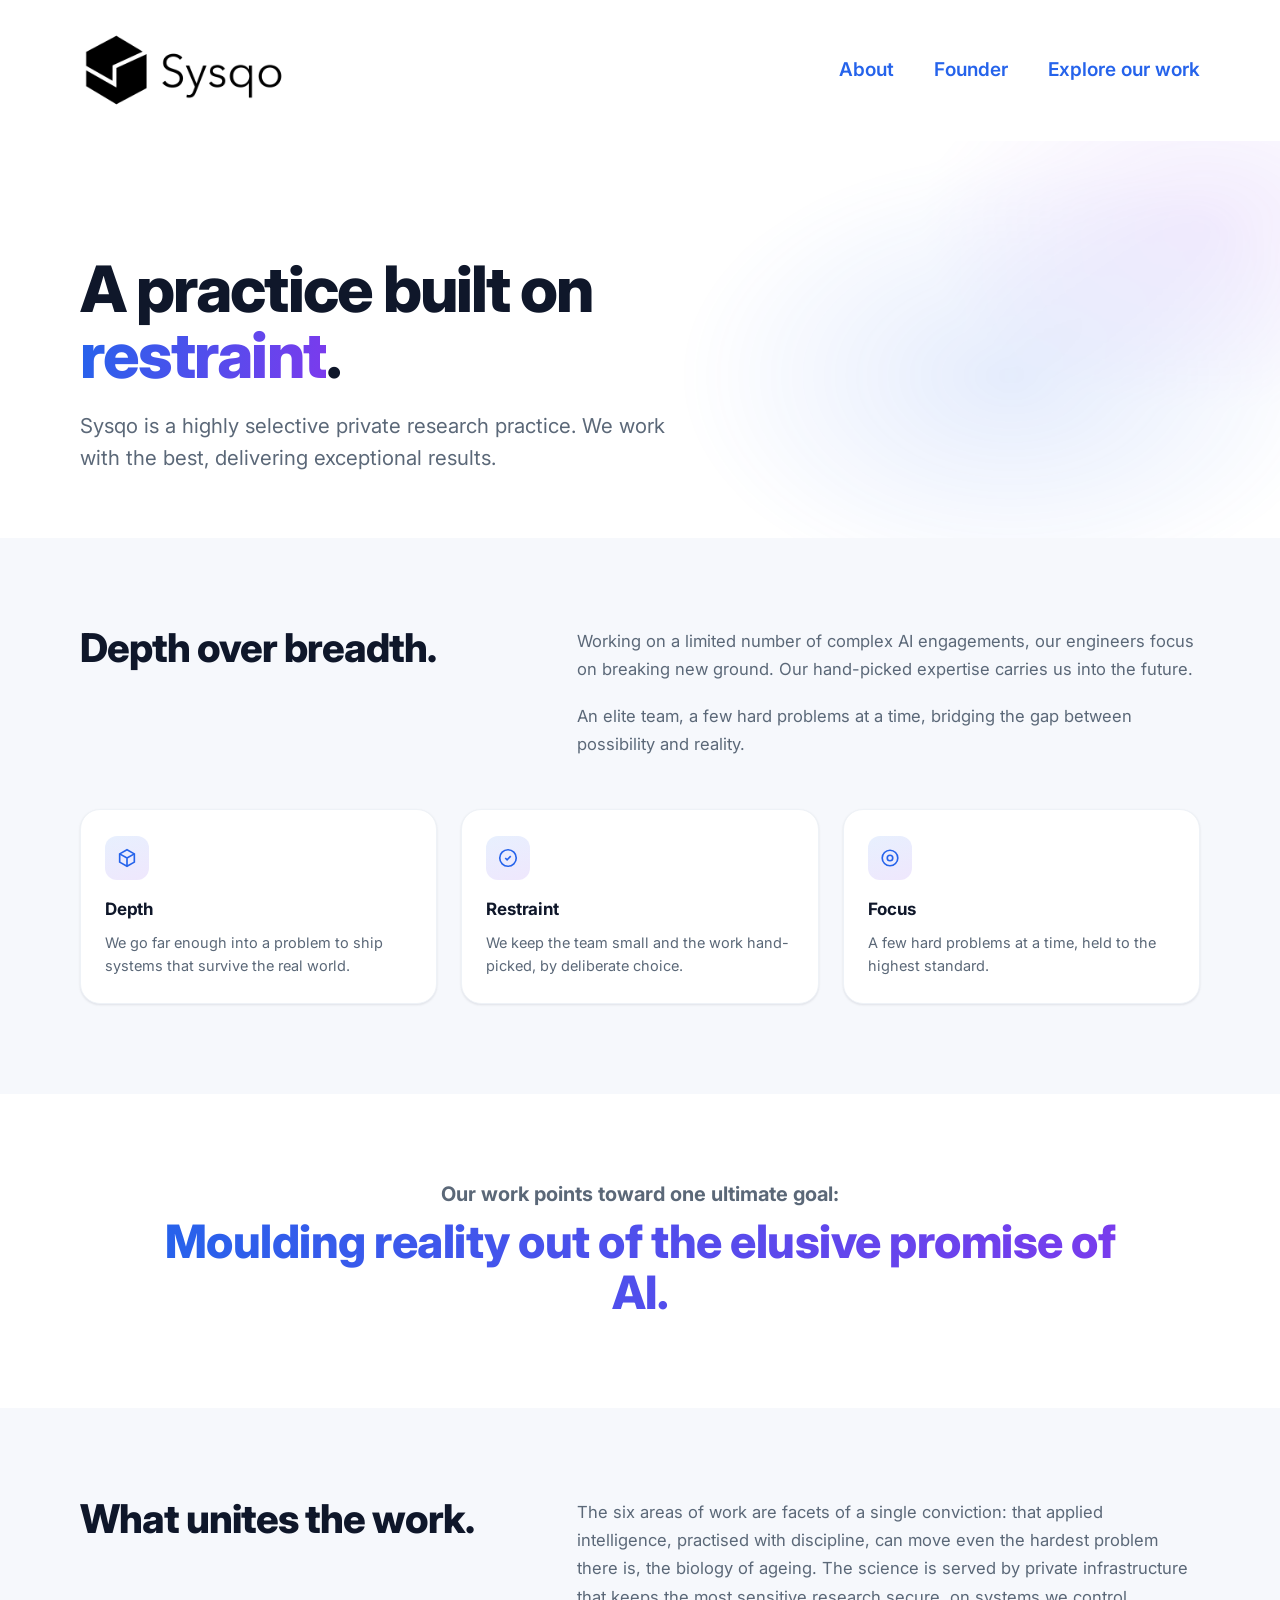
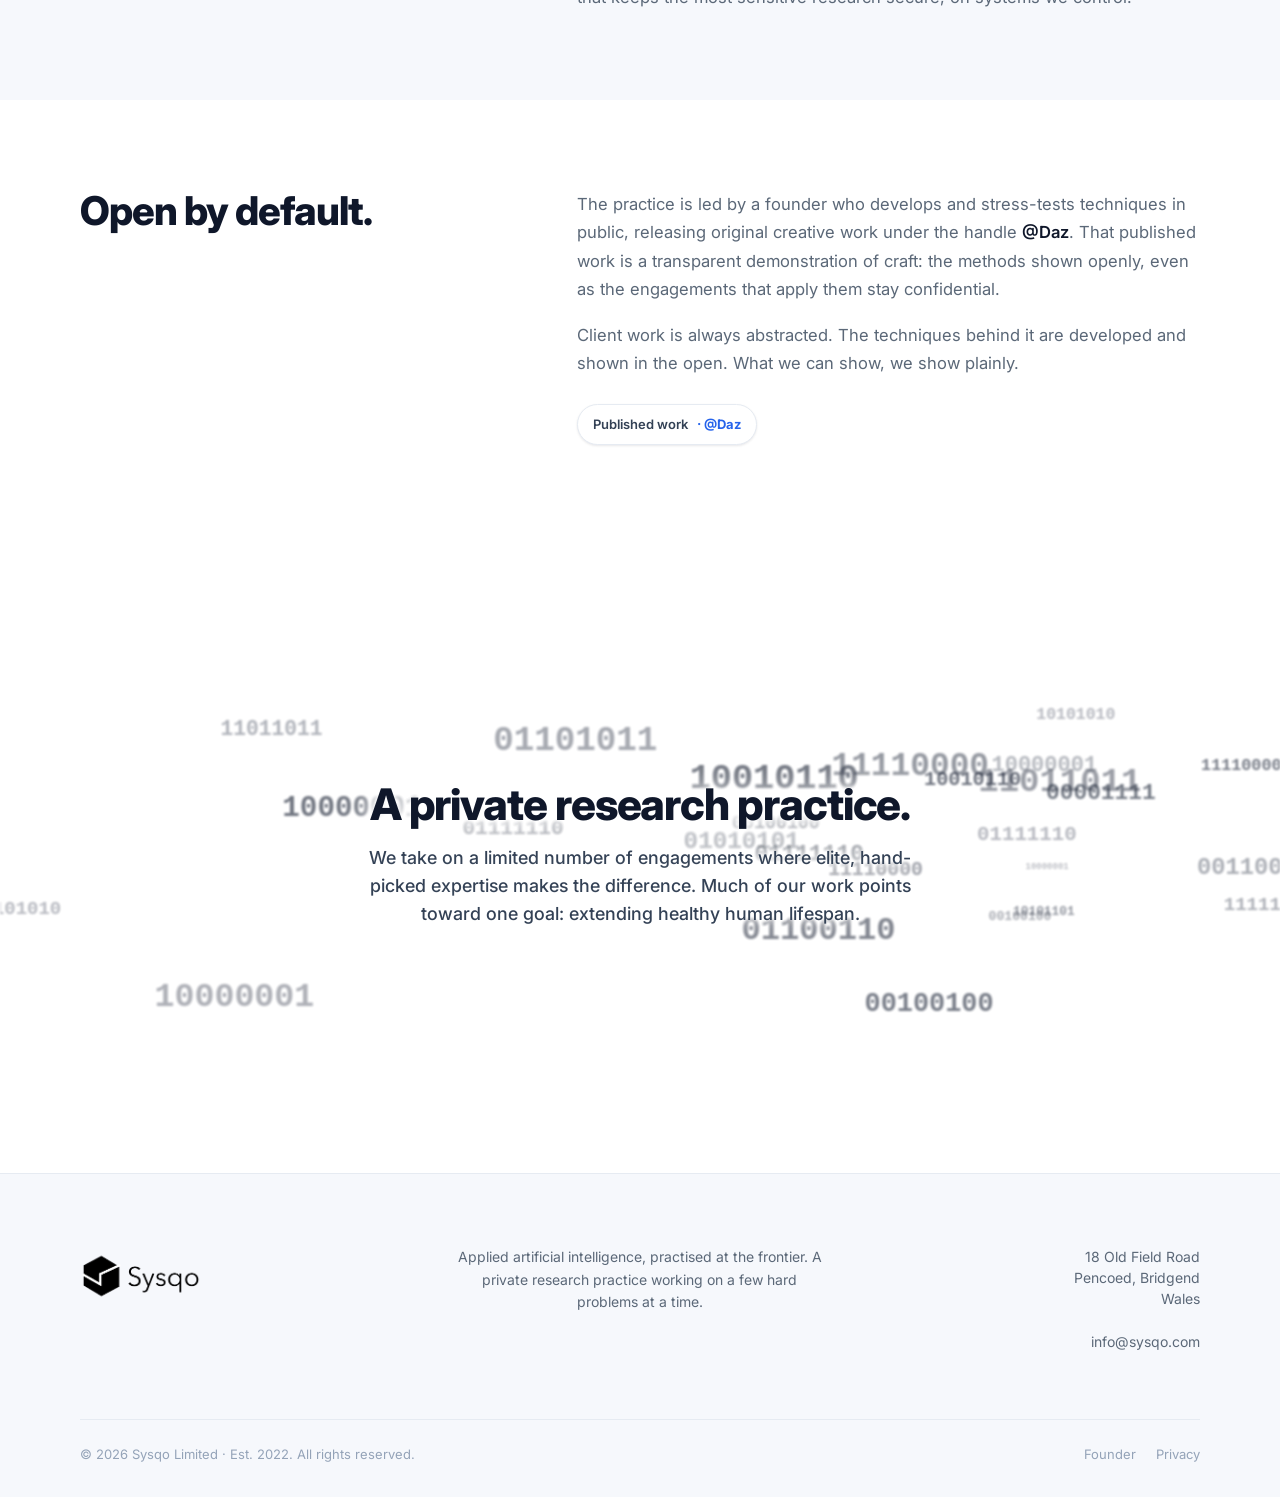
==== about.html @ 8c3cb103 "Add founder page, mobile menu, animated decision-systems hero, favicon Major additions: - Founder pa" ====
<!DOCTYPE html>
<html lang="en">
<head>
<meta charset="UTF-8">
<meta name="viewport" content="width=device-width, initial-scale=1.0">
<title>Sysqo · About</title>
<meta name="description" content="Sysqo is a highly selective private research practice working at the frontier of applied artificial intelligence.">
<link rel="icon" type="image/png" href="assets/favicon.png">
<link rel="apple-touch-icon" href="assets/favicon.png">
<link rel="preconnect" href="https://fonts.googleapis.com">
<link rel="preconnect" href="https://fonts.gstatic.com" crossorigin>
<link href="https://fonts.googleapis.com/css2?family=Inter:wght@400;500;600;700;800&display=swap" rel="stylesheet">
<style>
:root{
  --bg:#ffffff;
  --bg-soft:#f6f8fc;
  --bg-softer:#eef2f9;
  --ink:#0f172a;
  --ink-2:#334155;
  --muted:#5b6878;
  --faint:#94a3b8;
  --line:#e6ebf2;
  --line-soft:#eef2f7;
  --blue:#2563eb;
  --blue-bright:#3b82f6;
  --blue-deep:#1d4ed8;
  --violet:#7c3aed;
  --card:#ffffff;
  --shadow-sm:0 1px 2px rgba(15,23,42,0.04),0 1px 3px rgba(15,23,42,0.06);
  --shadow-md:0 4px 6px -1px rgba(15,23,42,0.06),0 10px 20px -4px rgba(15,23,42,0.08);
  --shadow-lg:0 12px 28px -8px rgba(15,23,42,0.12),0 24px 48px -12px rgba(15,23,42,0.12);
  --shadow-blue:0 10px 24px -6px rgba(37,99,235,0.4);
  --r-sm:10px;--r:14px;--r-lg:20px;--r-xl:28px;
  --maxw:1200px;
  --gut:clamp(20px,4vw,40px);
  --sans:"Inter",system-ui,-apple-system,"Segoe UI",sans-serif;
  --ease:cubic-bezier(.22,.61,.36,1);
}
*{margin:0;padding:0;box-sizing:border-box}
html{scroll-behavior:smooth}
body{font-family:var(--sans);background:var(--bg);color:var(--ink);line-height:1.6;-webkit-font-smoothing:antialiased;overflow-x:hidden}
a{color:inherit;text-decoration:none}
img{display:block;max-width:100%}
::selection{background:rgba(37,99,235,0.18)}
.wrap{max-width:var(--maxw);margin:0 auto;padding:0 var(--gut)}
.grad-text{background:linear-gradient(100deg,var(--blue),var(--violet));-webkit-background-clip:text;background-clip:text;-webkit-text-fill-color:transparent}

/* ---------- nav ---------- */
.nav{position:sticky;top:0;z-index:50;background:rgba(255,255,255,0.8);backdrop-filter:blur(14px) saturate(1.4);border-bottom:1px solid transparent;transition:border-color .3s,box-shadow .3s}
.nav.scrolled{border-bottom-color:var(--line);box-shadow:var(--shadow-sm)}
.nav-in{max-width:var(--maxw);margin:0 auto;padding:0 var(--gut);height:140px;display:flex;align-items:center;justify-content:space-between}
.brand{display:flex;align-items:center;gap:11px}
.brand img{height:30px;width:auto;display:block}
.nav .brand img{height:102px}
@media(max-width:860px){
  .nav-in{height:70px}
  .nav .brand img{height:60px}
  .nav .nav-burger{display:inline-flex !important;align-items:center;justify-content:center}
  .nav-cta{gap:18px}
}
/* ---------- mobile menu overlay ---------- */
.mobile-menu{position:fixed;inset:0;z-index:100;background:#fff;display:flex;flex-direction:column;align-items:flex-start;justify-content:space-between;padding:80px 28px 40px;opacity:0;visibility:hidden;transition:opacity .3s var(--ease),visibility .3s var(--ease)}
.mobile-menu.open{opacity:1;visibility:visible}
.mobile-menu-close{position:absolute;top:18px;right:18px;background:none;border:0;width:44px;height:44px;cursor:pointer;color:var(--ink-2);display:flex;align-items:center;justify-content:center;border-radius:8px;transition:background .2s,color .2s}
.mobile-menu-close:hover{background:var(--bg-soft);color:var(--blue)}
.mobile-menu-close svg{width:24px;height:24px;stroke-width:1.5}
.mobile-menu-links{display:flex;flex-direction:column;gap:12px;width:100%;max-width:420px;text-align:left}
.mobile-menu-links a{display:block;font-size:clamp(18px,4.5vw,22px);font-weight:600;color:var(--ink);padding:6px 0;letter-spacing:-0.01em;line-height:1.3;transition:color .2s}
.mobile-menu-links a:hover{color:var(--blue)}
.mobile-menu-links .menu-label{font-size:11px;font-weight:700;letter-spacing:.16em;text-transform:uppercase;color:var(--faint);margin-top:28px;margin-bottom:6px}
.mobile-menu-contact{width:100%;max-width:420px;padding-top:28px;border-top:1px solid var(--line-soft)}
.mobile-menu-contact .label{font-size:11px;font-weight:700;letter-spacing:.16em;text-transform:uppercase;color:var(--faint);margin-bottom:8px}
.mobile-menu-contact a{display:block;font-size:18px;font-weight:600;color:var(--ink);transition:color .2s}
.mobile-menu-contact a:hover{color:var(--blue)}
.nav-burger svg{stroke-width:1.5;stroke-linecap:round}
.nav-burger:hover{color:var(--blue)}
.nav-cta{display:flex;align-items:center;gap:40px}
.nav-explore{display:inline-flex;align-items:center;gap:8px;font-weight:600;color:var(--blue);transition:gap .25s var(--ease),color .2s;font-size:19px}
.nav-explore:hover{gap:13px;color:var(--blue-deep)}
.nav-burger{display:none;background:none;border:0;cursor:pointer;width:26px;height:26px;color:var(--ink-2);transition:color .2s}
@media(max-width:860px){.nav-explore{display:none}}

/* ---------- about hero ---------- */
.ahero{position:relative;padding:clamp(64px,9vw,120px) 0 clamp(40px,5vw,64px);overflow:hidden}
.ahero::before{content:"";position:absolute;top:-40%;right:-15%;width:75%;height:160%;z-index:0;pointer-events:none;
  background:radial-gradient(42% 42% at 72% 38%,rgba(124,58,237,0.10),transparent 70%),radial-gradient(48% 48% at 52% 62%,rgba(37,99,235,0.12),transparent 72%);filter:blur(8px)}
.ahero .inner{position:relative;z-index:2;max-width:760px}
.eyebrow{display:inline-flex;align-items:center;gap:8px;font-size:13px;font-weight:600;color:var(--blue);background:rgba(37,99,235,0.08);border:1px solid rgba(37,99,235,0.16);padding:6px 13px;border-radius:999px;margin-bottom:22px}
.eyebrow .dot{width:7px;height:7px;border-radius:50%;background:var(--blue);box-shadow:0 0 0 3px rgba(37,99,235,0.18)}
h1.ahero-title{font-size:clamp(38px,5.4vw,64px);font-weight:800;line-height:1.03;letter-spacing:-0.03em;color:var(--ink)}
.ahero-sub{margin-top:22px;font-size:clamp(17px,1.6vw,21px);color:var(--muted);max-width:48ch;line-height:1.55}

/* ---------- sections ---------- */
.section{padding:clamp(52px,7vw,92px) 0}
.section.soft{background:var(--bg-soft)}
.asplit{display:grid;grid-template-columns:0.82fr 1.18fr;gap:clamp(26px,5vw,72px);align-items:start}
@media(max-width:820px){.asplit{grid-template-columns:1fr;gap:18px}}
.asplit h2{font-size:clamp(26px,3.1vw,40px);font-weight:800;letter-spacing:-0.025em;line-height:1.08;color:var(--ink)}
.asplit .body p{font-size:clamp(16px,1.3vw,18px);color:var(--muted);line-height:1.7}
.asplit .body p+p{margin-top:18px}
.asplit .body strong{color:var(--ink);font-weight:600}
.daz-tag{display:inline-flex;align-items:center;gap:9px;margin-top:26px;font-size:13px;font-weight:600;color:var(--ink-2);background:#fff;border:1px solid var(--line);padding:9px 15px;border-radius:999px;box-shadow:var(--shadow-sm)}
.daz-tag b{color:var(--blue);font-weight:700}

/* big statement */
.statement{max-width:1000px;margin:0 auto;text-align:center;font-weight:800;letter-spacing:-0.03em;line-height:1.12;color:var(--ink)}
.statement .goal{display:block;font-size:clamp(15px,1.7vw,20px);font-weight:700;letter-spacing:0;color:var(--muted);margin-bottom:.5em}
.statement .punch{display:block;font-size:clamp(26px,3.7vw,46px)}

/* values mini-grid */
.vals{display:grid;grid-template-columns:repeat(3,1fr);gap:clamp(16px,2vw,24px);margin-top:clamp(36px,4vw,52px)}
@media(max-width:760px){.vals{grid-template-columns:1fr}}
.val{background:var(--card);border:1px solid var(--line-soft);border-radius:var(--r-lg);padding:26px 24px;box-shadow:var(--shadow-sm)}
.val .vi{width:44px;height:44px;border-radius:12px;display:flex;align-items:center;justify-content:center;margin-bottom:16px;background:linear-gradient(160deg,rgba(59,130,246,0.12),rgba(124,58,237,0.12));color:var(--blue)}
.val .vi svg{width:22px;height:22px}
.val h3{font-size:17px;font-weight:700;letter-spacing:-0.01em;margin-bottom:7px;color:var(--ink)}
.val p{font-size:14.5px;color:var(--muted);line-height:1.6}

/* closing band */
.cta-band{background:transparent;padding:clamp(56px,7vw,96px) 0;text-align:center;position:relative;overflow:hidden;min-height:clamp(320px,36vw,460px);display:flex;flex-direction:column;justify-content:center}
.cta-inner{position:relative;z-index:2;max-width:var(--maxw);margin:0 auto;padding:0 var(--gut)}
.cta-band h2{position:relative;font-size:clamp(28px,3.4vw,44px);font-weight:800;letter-spacing:-0.025em;color:var(--ink);line-height:1.12;text-shadow:0 0 44px #fff,0 0 28px #fff,0 0 16px #fff,0 0 8px #fff,0 0 4px #fff}
.cta-band p{position:relative;margin-top:16px;font-size:clamp(16px,1.4vw,18px);font-weight:500;color:var(--ink-2);max-width:52ch;margin-left:auto;margin-right:auto;line-height:1.55;text-shadow:0 0 36px #fff,0 0 22px #fff,0 0 12px #fff,0 0 6px #fff,0 0 3px #fff}
.cta-band .crowd{position:absolute;inset:0;width:100%;height:100%;z-index:0;opacity:.9;filter:blur(1.2px);pointer-events:none;-webkit-mask:linear-gradient(180deg,transparent,#000 14%,#000 86%,transparent);mask:linear-gradient(180deg,transparent,#000 14%,#000 86%,transparent)}

/* ---------- footer ---------- */
.footer{background:var(--bg-soft);border-top:1px solid var(--line);padding:clamp(48px,6vw,72px) 0 32px}
.foot-grid{display:grid;grid-template-columns:1fr 1.4fr 1fr;gap:clamp(28px,4vw,48px);align-items:start}
.foot-brand .brand{margin-bottom:16px}
.foot-brand .brand img{height:60px}
.foot-tagline p{font-size:14px;color:var(--muted);line-height:1.6;max-width:42ch;margin:0 auto}
@media(min-width:821px){
  .foot-tagline{text-align:center}
  .foot-col{text-align:right}
}
@media(max-width:820px){
  .foot-grid{grid-template-columns:1fr 1fr;gap:34px}
  .foot-brand{grid-column:1;grid-row:1}
  .foot-col{grid-column:2;grid-row:1}
  .foot-tagline{grid-column:1 / -1;grid-row:2;text-align:center}
}
.foot-col h4{font-size:13px;font-weight:700;letter-spacing:0.04em;text-transform:uppercase;color:var(--ink);margin-bottom:16px}
.foot-col a,.foot-col p{display:block;font-size:14px;color:var(--muted);margin-bottom:11px;transition:color .2s;line-height:1.5}
.foot-col a:hover{color:var(--blue)}
.foot-bottom{margin-top:clamp(36px,5vw,56px);padding-top:24px;border-top:1px solid var(--line);display:flex;flex-wrap:wrap;gap:12px 24px;align-items:center;justify-content:space-between}
.foot-bottom p{font-size:13px;color:var(--faint)}
.foot-bottom .legal{display:flex;gap:20px}
.foot-bottom .legal a{font-size:13px;color:var(--faint)}
.foot-bottom .legal a:hover{color:var(--blue)}

/* reveal */
.rv{opacity:0;transform:translateY(22px);transition:opacity .7s var(--ease),transform .7s var(--ease)}
.rv.in{opacity:1;transform:none}
.rv.d1{transition-delay:.08s}.rv.d2{transition-delay:.16s}.rv.d3{transition-delay:.24s}
@media(prefers-reduced-motion:reduce){.rv{opacity:1;transform:none;transition:none}}
</style>
</head>
<body>

  <template id="__bundler_thumbnail" data-bg-color="#ffffff">
    <svg viewBox="0 0 1200 800" xmlns="http://www.w3.org/2000/svg">
      <defs><linearGradient id="tg" x1="0" y1="0" x2="1" y2="1"><stop stop-color="#3b82f6"/><stop offset="1" stop-color="#7c3aed"/></linearGradient></defs>
      <g transform="translate(600 360)">
        <circle cx="0" cy="-70" r="34" fill="url(#tg)"/>
        <circle cx="-95" cy="80" r="34" fill="url(#tg)"/>
        <circle cx="95" cy="80" r="34" fill="url(#tg)"/>
        <path d="M0 -70 L-95 80 M0 -70 L95 80 M-95 80 L95 80" stroke="url(#tg)" stroke-width="16" opacity="0.5" fill="none"/>
      </g>
      <text x="600" y="560" text-anchor="middle" font-family="Inter,Arial,sans-serif" font-weight="800" font-size="92" letter-spacing="-2" fill="#0f172a">Sysqo</text>
    </svg>
  </template>

  <!-- NAV -->
  <nav class="nav" id="nav">
    <div class="nav-in">
      <a class="brand" href="index.html" aria-label="Sysqo">
        <img src="assets/sysqo-wordmark.png" alt="Sysqo">
      </a>
      <div class="nav-cta">
        <a class="nav-explore" href="#" aria-current="page">About</a>
        <a class="nav-explore" href="founder.html">Founder</a>
        <a class="nav-explore" href="index.html#what-we-do">Explore our work</a>
        <button class="nav-burger" aria-label="Menu" aria-expanded="false" aria-controls="mobileMenu"><svg viewBox="0 0 24 24" fill="none" stroke="currentColor" stroke-width="2"><path d="M4 7h16M4 12h16M4 17h16"/></svg></button>
      </div>
    </div>
  </nav>

  <!-- MOBILE MENU -->
  <div class="mobile-menu" id="mobileMenu" aria-hidden="true">
    <button class="mobile-menu-close" aria-label="Close menu" type="button">
      <svg viewBox="0 0 24 24" fill="none" stroke="currentColor" stroke-width="2" stroke-linecap="round"><path d="M5 5l14 14M19 5L5 19"/></svg>
    </button>
    <nav class="mobile-menu-links" aria-label="Mobile menu">
      <a href="about.html">About</a>
      <a href="founder.html">Founder</a>
      <div class="menu-label">Practices</div>
      <a href="generative-media.html">Generative Media</a>
      <a href="lifespan.html">Extending Lifespan</a>
      <a href="decision-systems.html">Decision Systems</a>
      <a href="agents.html">Autonomous Agents</a>
      <a href="medical-imaging.html">Medical Imaging</a>
      <a href="local-llms.html">Local LLMs</a>
    </nav>
    <div class="mobile-menu-contact">
      <div class="label">Contact</div>
      <a href="mailto:info@sysqo.com">info@sysqo.com</a>
    </div>
  </div>
  <script src="assets/mobile-menu.js"></script>

  <!-- HERO -->
  <header class="ahero">
    <div class="wrap">
      <div class="inner rv">
        <h1 class="ahero-title">A practice built on <span class="grad-text">restraint</span>.</h1>
        <p class="ahero-sub">Sysqo is a highly selective private research practice. We work with the best, delivering exceptional results.</p>
      </div>
    </div>
  </header>

  <!-- DEPTH OVER BREADTH -->
  <section class="section soft">
    <div class="wrap">
      <div class="asplit">
        <h2 class="rv">Depth over breadth.</h2>
        <div class="body rv d1">
          <p>Working on a limited number of complex AI engagements, our engineers focus on breaking new ground. Our hand-picked expertise carries us into the future.</p>
          <p>An elite team, a few hard problems at a time, bridging the gap between possibility and reality.</p>
        </div>
      </div>
      <div class="vals rv d1">
        <div class="val">
          <div class="vi"><svg viewBox="0 0 24 24" fill="none" stroke="currentColor" stroke-width="1.8"><path d="M12 3l8 4.5v9L12 21l-8-4.5v-9z"/><path d="M12 12v9M12 12l8-4.5M12 12L4 7.5"/></svg></div>
          <h3>Depth</h3>
          <p>We go far enough into a problem to ship systems that survive the real world.</p>
        </div>
        <div class="val">
          <div class="vi"><svg viewBox="0 0 24 24" fill="none" stroke="currentColor" stroke-width="1.8"><circle cx="12" cy="12" r="9"/><path d="M9 12l2 2 4-4"/></svg></div>
          <h3>Restraint</h3>
          <p>We keep the team small and the work hand-picked, by deliberate choice.</p>
        </div>
        <div class="val">
          <div class="vi"><svg viewBox="0 0 24 24" fill="none" stroke="currentColor" stroke-width="1.8"><circle cx="12" cy="12" r="3"/><circle cx="12" cy="12" r="8.5"/></svg></div>
          <h3>Focus</h3>
          <p>A few hard problems at a time, held to the highest standard.</p>
        </div>
      </div>
    </div>
  </section>

  <!-- MISSION STATEMENT -->
  <section class="section">
    <div class="wrap">
      <p class="statement rv"><span class="goal">Our work points toward one ultimate goal:</span><span class="punch grad-text">Moulding reality out of the elusive promise of AI.</span></p>
    </div>
  </section>

  <!-- WHAT UNITES THE WORK -->
  <section class="section soft">
    <div class="wrap">
      <div class="asplit">
        <h2 class="rv">What unites the work.</h2>
        <div class="body rv d1">
          <p>The six areas of work are facets of a single conviction: that applied intelligence, practised with discipline, can move even the hardest problem there is, the biology of ageing. The science is served by private infrastructure that keeps the most sensitive research secure, on systems we control.</p>
        </div>
      </div>
    </div>
  </section>

  <!-- OPEN BY DEFAULT -->
  <section class="section">
    <div class="wrap">
      <div class="asplit">
        <h2 class="rv">Open by default.</h2>
        <div class="body rv d1">
          <p>The practice is led by a founder who develops and stress-tests techniques in public, releasing original creative work under the handle <strong>@Daz</strong>. That published work is a transparent demonstration of craft: the methods shown openly, even as the engagements that apply them stay confidential.</p>
          <p>Client work is always abstracted. The techniques behind it are developed and shown in the open. What we can show, we show plainly.</p>
          <div class="daz-tag">Published work <b>· @Daz</b></div>
        </div>
      </div>
    </div>
  </section>

  <!-- CLOSING -->
  <section class="section">
    <div class="cta-band rv">
      <canvas id="crowd" class="crowd" aria-hidden="true"></canvas>
      <div class="cta-inner">
        <h2>A private research practice.</h2>
        <p>We take on a limited number of engagements where elite, hand-picked expertise makes the difference. Much of our work points toward one goal: extending healthy human lifespan.</p>
      </div>
    </div>
  </section>

  <!-- FOOTER -->
  <footer class="footer">
    <div class="wrap">
      <div class="foot-grid">
        <div class="foot-brand">
          <a class="brand" href="index.html" aria-label="Sysqo">
            <img src="assets/sysqo-wordmark.png" alt="Sysqo">
          </a>
        </div>
        <div class="foot-tagline">
          <p>Applied artificial intelligence, practised at the frontier. A private research practice working on a few hard problems at a time.</p>
        </div>
        <div class="foot-col">
          <p>18 Old Field Road<br>Pencoed, Bridgend<br>Wales</p>
          <p style="margin-top:22px"><a href="mailto:info@sysqo.com">info@sysqo.com</a></p>
        </div>
      </div>
      <div class="foot-bottom">
        <p>© <span id="yr">2026</span> Sysqo Limited · Est. 2022. All rights reserved.</p>
        <div class="legal"><a href="founder.html">Founder</a><a href="privacy.html">Privacy</a></div>
      </div>
    </div>
  </footer>

  <script>
  (function(){
    var reduce = matchMedia('(prefers-reduced-motion: reduce)').matches;
    var nav=document.getElementById('nav');
    addEventListener('scroll',function(){nav.classList.toggle('scrolled',scrollY>8);},{passive:true});
    document.getElementById('yr').textContent=new Date().getFullYear();
    var rvs=[].slice.call(document.querySelectorAll('.rv'));
    function check(){var vh=innerHeight;for(var i=rvs.length-1;i>=0;i--){var r=rvs[i].getBoundingClientRect();if(r.top<vh*0.92&&r.bottom>0){rvs[i].classList.add('in');rvs.splice(i,1);}}}
    if(reduce){rvs.forEach(function(e){e.classList.add('in');});}else{check();addEventListener('scroll',check,{passive:true});addEventListener('resize',check);setTimeout(function(){rvs.forEach(function(e){e.classList.add('in');});},2500);}

    /* closing band: drifting 8-bit binary sequences, growing and shrinking, all horizontal */
    var cc=document.getElementById('crowd');
    if(cc){
      var cx=cc.getContext('2d'),CW,CH,CD,figs=[],craf,ct0=performance.now();
      var BITS=['10101010','01010101','11110000','00001111','11001100','00110011',
                '10110100','01101011','10010110','01100110','11011011','00100100',
                '10000001','01111110','11111111','10101101'];
      function csize(){CD=Math.min(devicePixelRatio||1,2);var r=cc.getBoundingClientRect();CW=r.width;CH=r.height;cc.width=CW*CD;cc.height=CH*CD;cx.setTransform(CD,0,0,CD,0,0);}
      function cinit(){var n=Math.max(16,Math.min(32,Math.round(CW/50)));figs=[];for(var i=0;i<n;i++){figs.push({
        x:Math.random()*CW,
        y:0.18+Math.random()*0.64,
        scale:0.65+Math.random()*0.95,
        vx:(0.07+Math.random()*0.15)*(Math.random()<0.5?-1:1),
        phase:Math.random()*6.28,
        sway:4+Math.random()*9,
        sp:0.4+Math.random()*0.42,
        bob:0.25+Math.random()*0.35,
        tone:0.28+Math.random()*0.42,
        pulse:0.14+Math.random()*0.24,
        pulseSp:0.32+Math.random()*0.5,
        bits:BITS[Math.floor(Math.random()*BITS.length)]
      });}}
      function figure(f,t){
        var refSize=Math.max(8,Math.round(CH*0.0425*f.scale));
        var scl=1+Math.sin(t*f.pulseSp+f.phase)*f.pulse;
        var x=f.x+Math.sin(t*f.sp+f.phase)*f.sway;
        var y=CH*f.y+Math.sin(t*f.sp*0.65+f.phase)*refSize*f.bob;
        cx.save();
        cx.fillStyle='rgba(15,23,42,'+f.tone.toFixed(3)+')';
        cx.font='600 '+refSize+'px ui-monospace, "SF Mono", Menlo, Consolas, monospace';
        cx.textAlign='center';
        cx.textBaseline='middle';
        cx.translate(x,y);
        cx.scale(scl,scl);
        cx.fillText(f.bits,0,0);
        cx.restore();
      }
      function cframe(now){cx.clearRect(0,0,CW,CH);var t=(now-ct0)/1000;for(var i=0;i<figs.length;i++){var f=figs[i];f.x+=f.vx;if(f.x<-220)f.x=CW+220;if(f.x>CW+220)f.x=-220;figure(f,t);}craf=requestAnimationFrame(cframe);}
      function cstart(){csize();cinit();craf=requestAnimationFrame(cframe);if(reduce){cancelAnimationFrame(craf);cx.clearRect(0,0,CW,CH);for(var i=0;i<figs.length;i++)figure(figs[i],2.2);}}
      addEventListener('resize',function(){csize();cinit();});cstart();
    }
  })();
  </script>
</body>
</html>
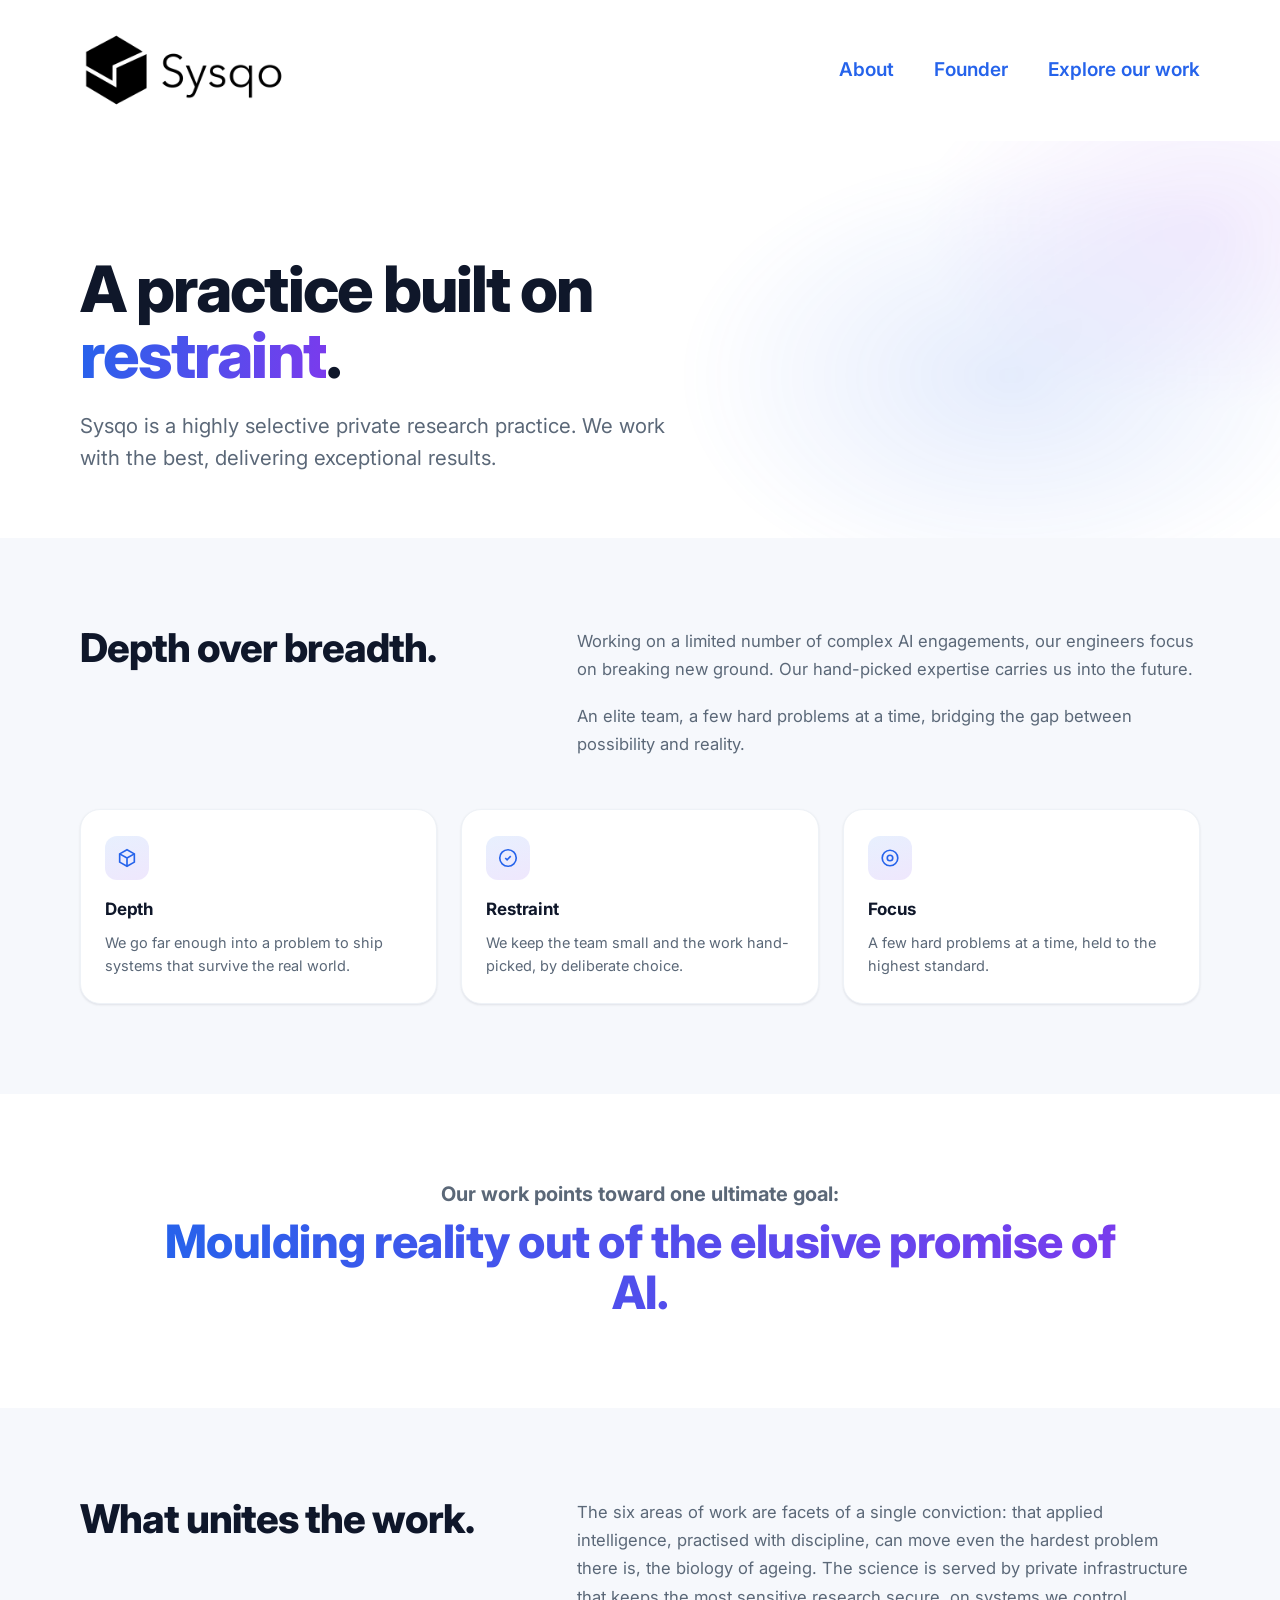
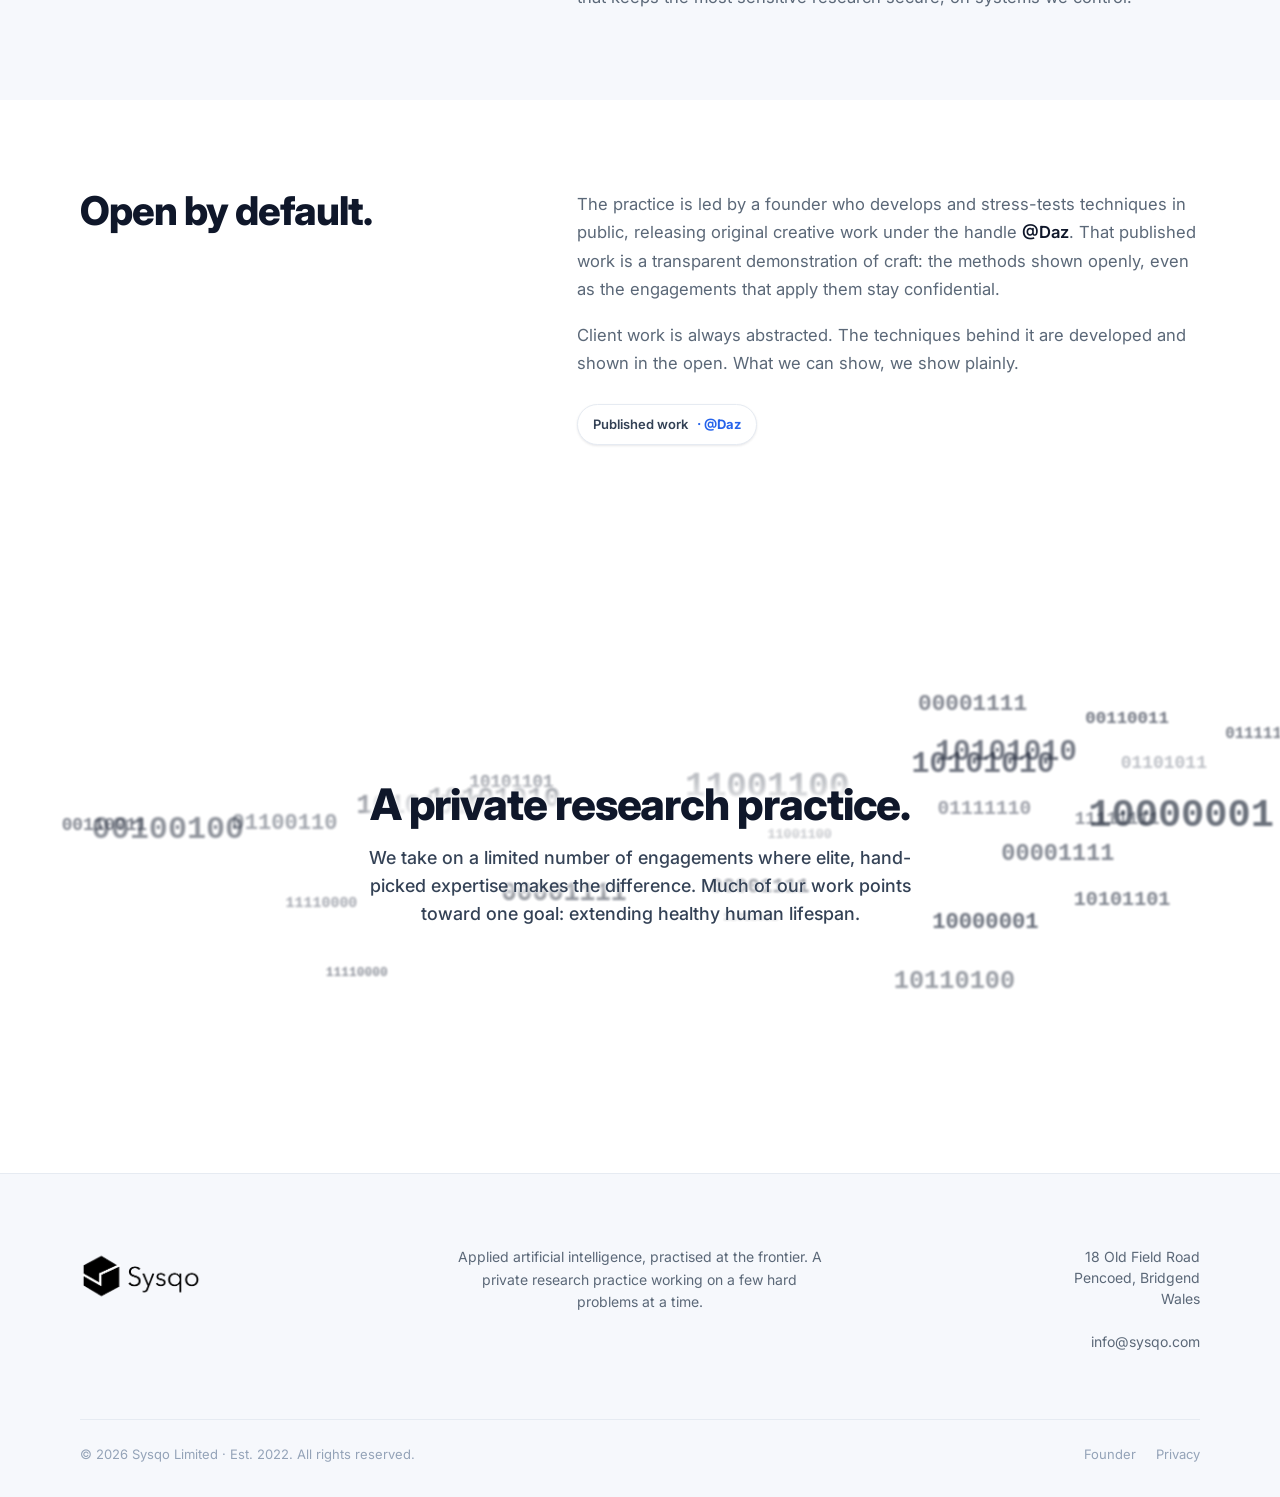
==== commit cdfa1ba6: "Apply homepage SEO fixes across all interior pages Per-page additions: - Canonical URL pointing at e" ====
--- a/about.html
+++ b/about.html
@@ -5,6 +5,21 @@
 <meta name="viewport" content="width=device-width, initial-scale=1.0">
 <title>Sysqo · About</title>
 <meta name="description" content="Sysqo is a highly selective private research practice working at the frontier of applied artificial intelligence.">
+<link rel="canonical" href="https://sysqo.com/about.html">
+<link rel="sitemap" type="application/xml" href="/sitemap.xml">
+
+<meta property="og:type"        content="website">
+<meta property="og:url"         content="https://sysqo.com/about.html">
+<meta property="og:title"       content="Sysqo · About">
+<meta property="og:description" content="Sysqo is a highly selective private research practice working at the frontier of applied artificial intelligence.">
+<meta property="og:image"       content="https://sysqo.com/assets/og-image.jpg">
+<meta property="og:site_name"   content="Sysqo">
+
+<meta name="twitter:card"        content="summary_large_image">
+<meta name="twitter:title"       content="Sysqo · About">
+<meta name="twitter:description" content="Sysqo is a highly selective private research practice working at the frontier of applied artificial intelligence.">
+<meta name="twitter:image"       content="https://sysqo.com/assets/og-image.jpg">
+
 <link rel="icon" type="image/png" href="assets/favicon.png">
 <link rel="apple-touch-icon" href="assets/favicon.png">
 <link rel="preconnect" href="https://fonts.googleapis.com">
@@ -173,8 +188,8 @@
   <!-- NAV -->
   <nav class="nav" id="nav">
     <div class="nav-in">
-      <a class="brand" href="index.html" aria-label="Sysqo">
-        <img src="assets/sysqo-wordmark.png" alt="Sysqo">
+      <a class="brand" href="index.html" aria-label="Sysqo – back to top">
+        <img src="assets/sysqo-wordmark.png" alt="Sysqo" width="1024" height="500">
       </a>
       <div class="nav-cta">
         <a class="nav-explore" href="#" aria-current="page">About</a>
@@ -191,8 +206,8 @@
       <svg viewBox="0 0 24 24" fill="none" stroke="currentColor" stroke-width="2" stroke-linecap="round"><path d="M5 5l14 14M19 5L5 19"/></svg>
     </button>
     <nav class="mobile-menu-links" aria-label="Mobile menu">
-      <a href="about.html">About</a>
-      <a href="founder.html">Founder</a>
+      <a href="about.html" aria-label="About Sysqo">About</a>
+      <a href="founder.html" aria-label="About the founder">Founder</a>
       <div class="menu-label">Practices</div>
       <a href="generative-media.html">Generative Media</a>
       <a href="lifespan.html">Extending Lifespan</a>
@@ -297,8 +312,8 @@
     <div class="wrap">
       <div class="foot-grid">
         <div class="foot-brand">
-          <a class="brand" href="index.html" aria-label="Sysqo">
-            <img src="assets/sysqo-wordmark.png" alt="Sysqo">
+          <a class="brand" href="index.html" aria-label="Sysqo – back to top">
+            <img src="assets/sysqo-wordmark.png" alt="Sysqo" width="1024" height="500" loading="lazy">
           </a>
         </div>
         <div class="foot-tagline">
@@ -306,7 +321,7 @@
         </div>
         <div class="foot-col">
           <p>18 Old Field Road<br>Pencoed, Bridgend<br>Wales</p>
-          <p style="margin-top:22px"><a href="mailto:info@sysqo.com">info@sysqo.com</a></p>
+          <p style="margin-top:22px"><a href="mailto:info@sysqo.com" aria-label="Email Sysqo">info@sysqo.com</a></p>
         </div>
       </div>
       <div class="foot-bottom">
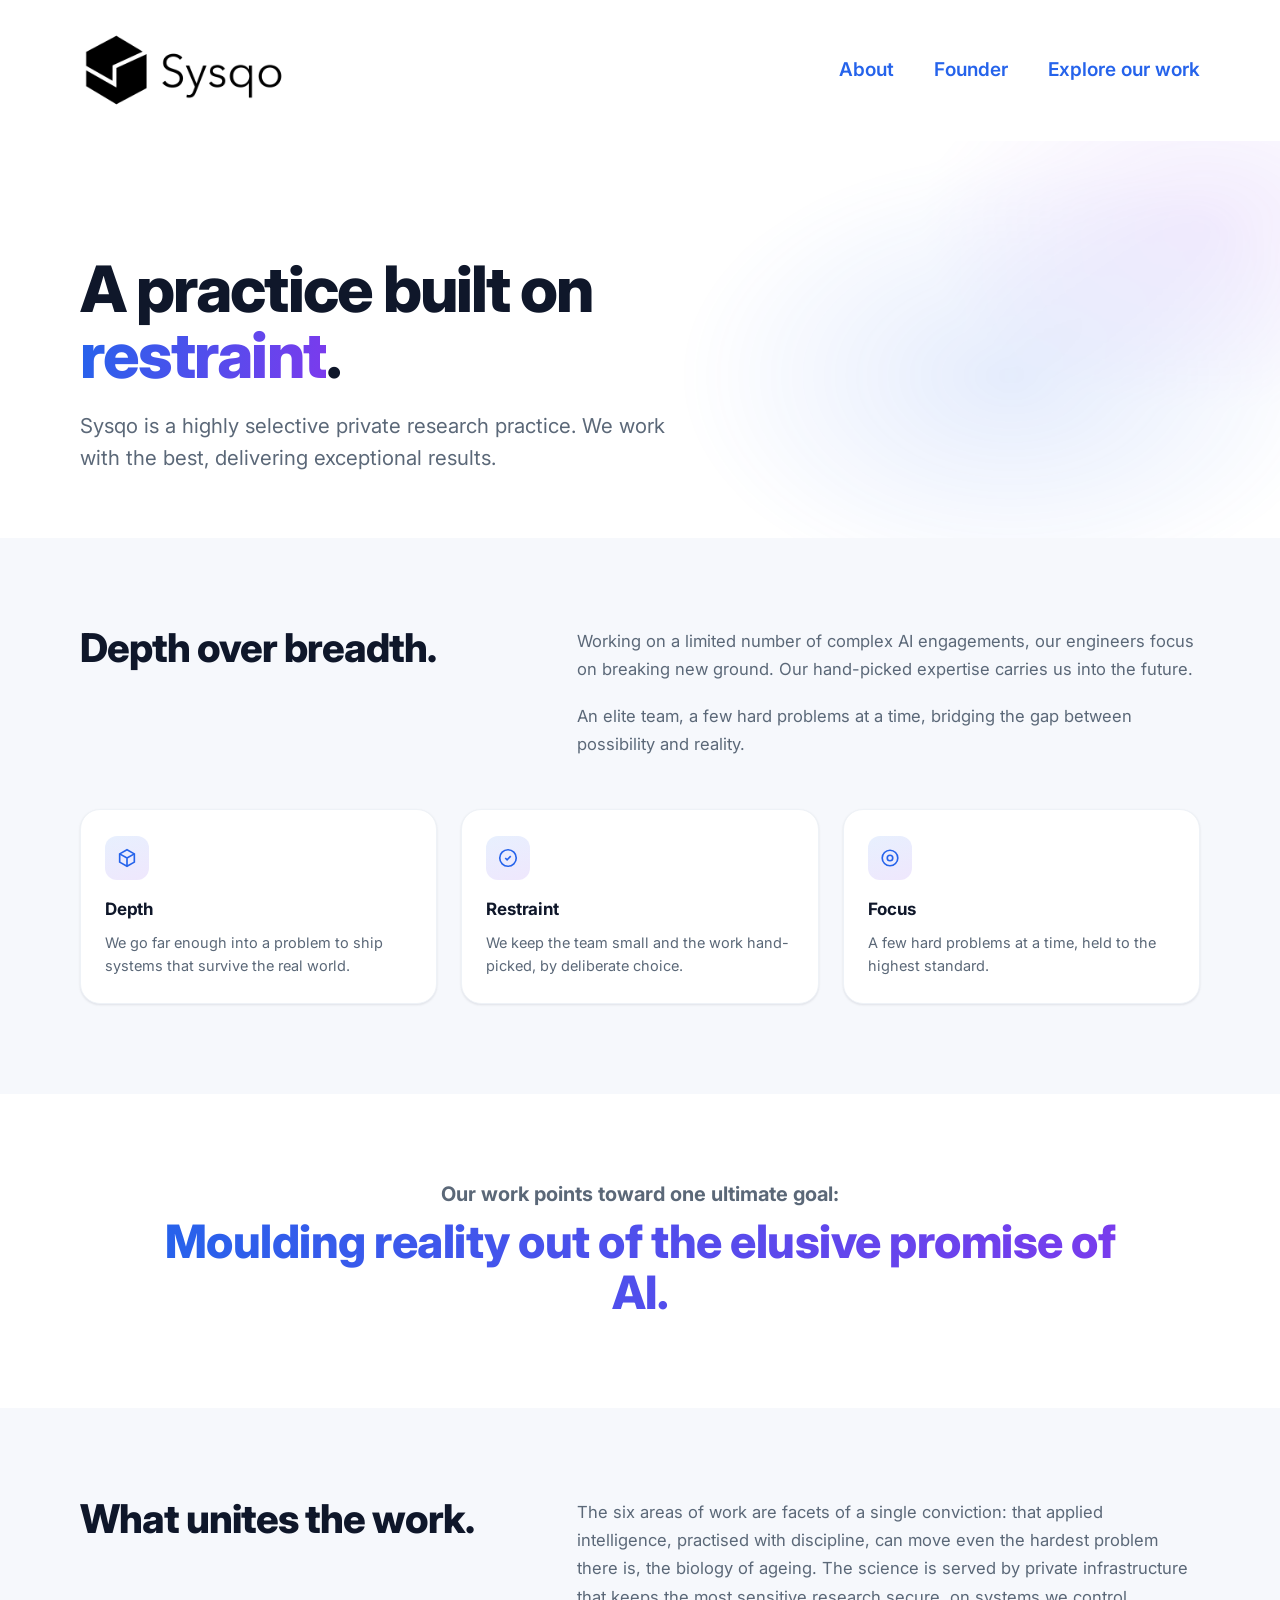
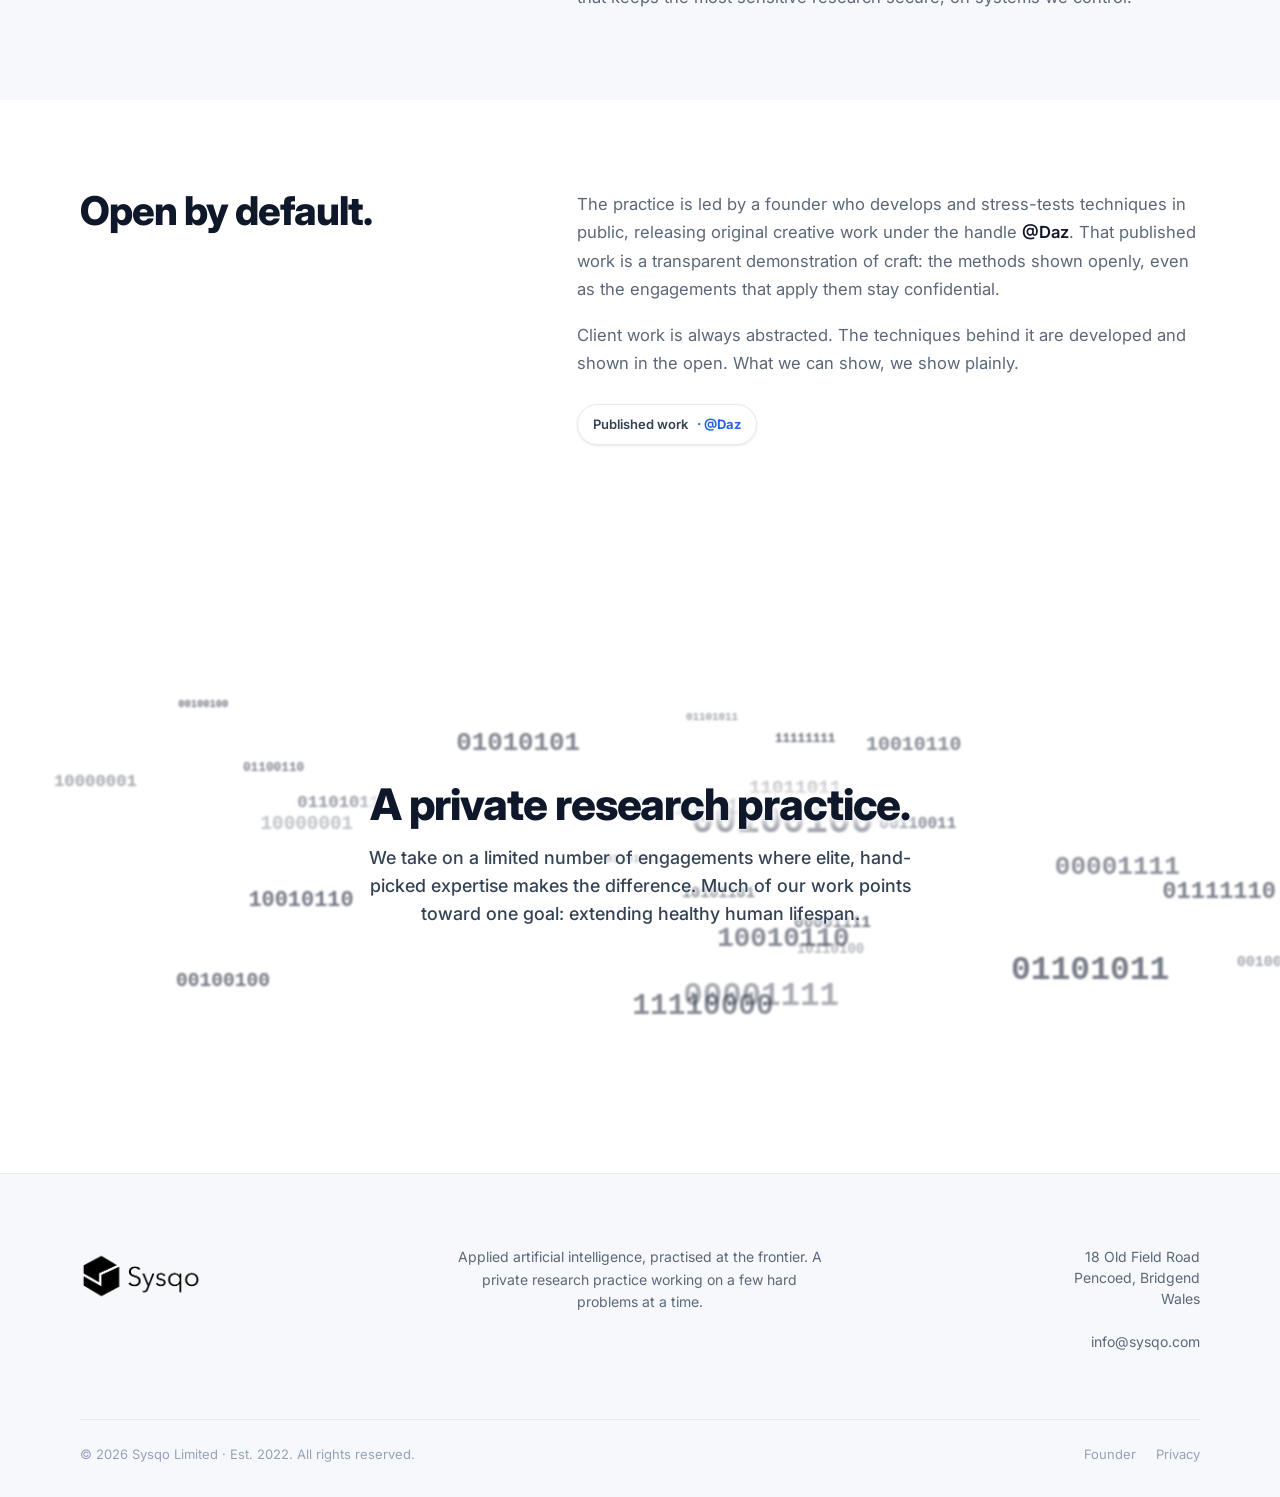
==== commit b8ece7b8: "SEO round 2: JSON-LD, meta length tuning, founder + media img dims - Trim index.html meta descriptio" ====
--- a/about.html
+++ b/about.html
@@ -3,20 +3,20 @@
 <head>
 <meta charset="UTF-8">
 <meta name="viewport" content="width=device-width, initial-scale=1.0">
-<title>Sysqo · About</title>
+<title>Sysqo · About — Applied AI Research Practice</title>
 <meta name="description" content="Sysqo is a highly selective private research practice working at the frontier of applied artificial intelligence.">
 <link rel="canonical" href="https://sysqo.com/about.html">
 <link rel="sitemap" type="application/xml" href="/sitemap.xml">
 
 <meta property="og:type"        content="website">
 <meta property="og:url"         content="https://sysqo.com/about.html">
-<meta property="og:title"       content="Sysqo · About">
+<meta property="og:title"       content="Sysqo · About — Applied AI Research Practice">
 <meta property="og:description" content="Sysqo is a highly selective private research practice working at the frontier of applied artificial intelligence.">
 <meta property="og:image"       content="https://sysqo.com/assets/og-image.jpg">
 <meta property="og:site_name"   content="Sysqo">
 
 <meta name="twitter:card"        content="summary_large_image">
-<meta name="twitter:title"       content="Sysqo · About">
+<meta name="twitter:title"       content="Sysqo · About — Applied AI Research Practice">
 <meta name="twitter:description" content="Sysqo is a highly selective private research practice working at the frontier of applied artificial intelligence.">
 <meta name="twitter:image"       content="https://sysqo.com/assets/og-image.jpg">
 
@@ -169,6 +169,16 @@
 .rv.d1{transition-delay:.08s}.rv.d2{transition-delay:.16s}.rv.d3{transition-delay:.24s}
 @media(prefers-reduced-motion:reduce){.rv{opacity:1;transform:none;transition:none}}
 </style>
+<script type="application/ld+json">
+{
+  "@context": "https://schema.org",
+  "@type": "WebPage",
+  "name": "Sysqo · About — Applied AI Research Practice",
+  "url": "https://sysqo.com/about.html",
+  "description": "Sysqo is a highly selective private research practice working at the frontier of applied artificial intelligence.",
+  "isPartOf": { "@type": "WebSite", "url": "https://sysqo.com" }
+}
+</script>
 </head>
 <body>
 
@@ -188,7 +198,7 @@
   <!-- NAV -->
   <nav class="nav" id="nav">
     <div class="nav-in">
-      <a class="brand" href="index.html" aria-label="Sysqo – back to top">
+      <a class="brand" href="index.html" aria-label="Sysqo homepage">
         <img src="assets/sysqo-wordmark.png" alt="Sysqo" width="1024" height="500">
       </a>
       <div class="nav-cta">
@@ -312,7 +322,7 @@
     <div class="wrap">
       <div class="foot-grid">
         <div class="foot-brand">
-          <a class="brand" href="index.html" aria-label="Sysqo – back to top">
+          <a class="brand" href="index.html" aria-label="Sysqo homepage">
             <img src="assets/sysqo-wordmark.png" alt="Sysqo" width="1024" height="500" loading="lazy">
           </a>
         </div>
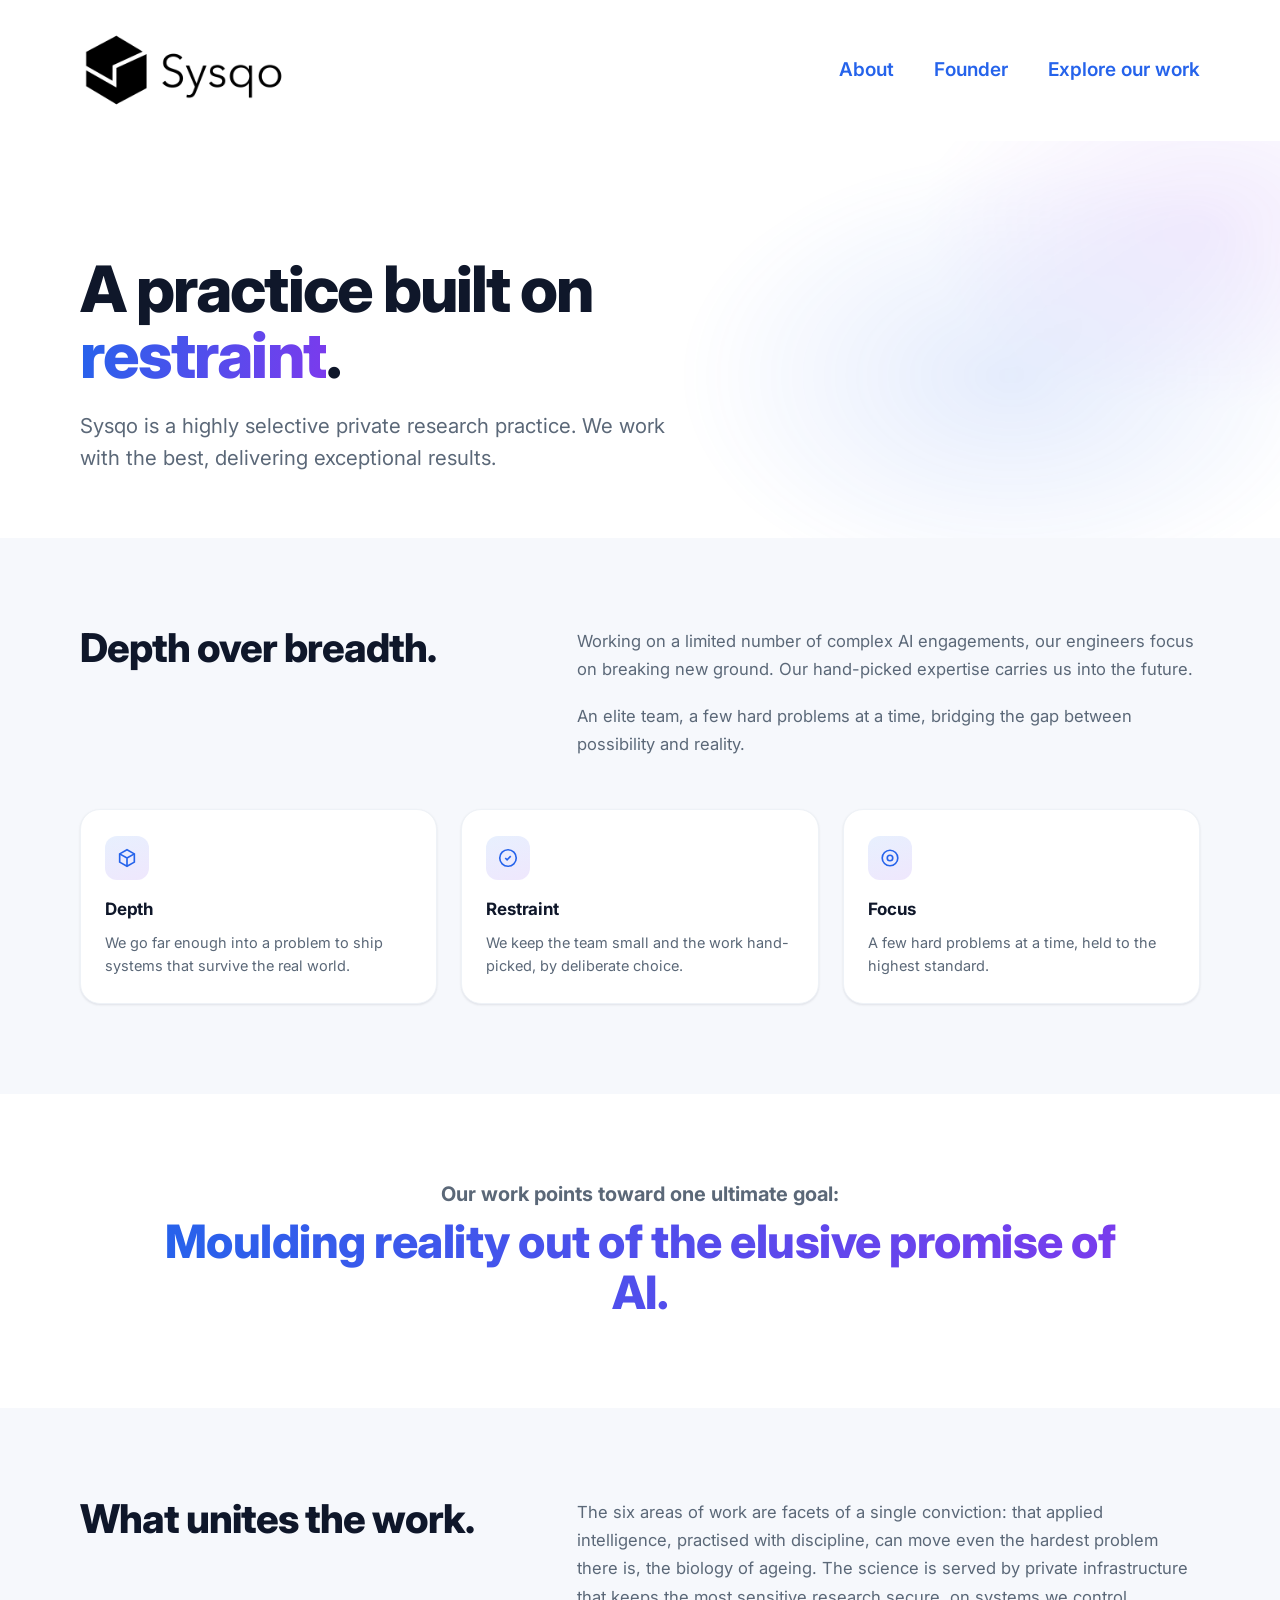
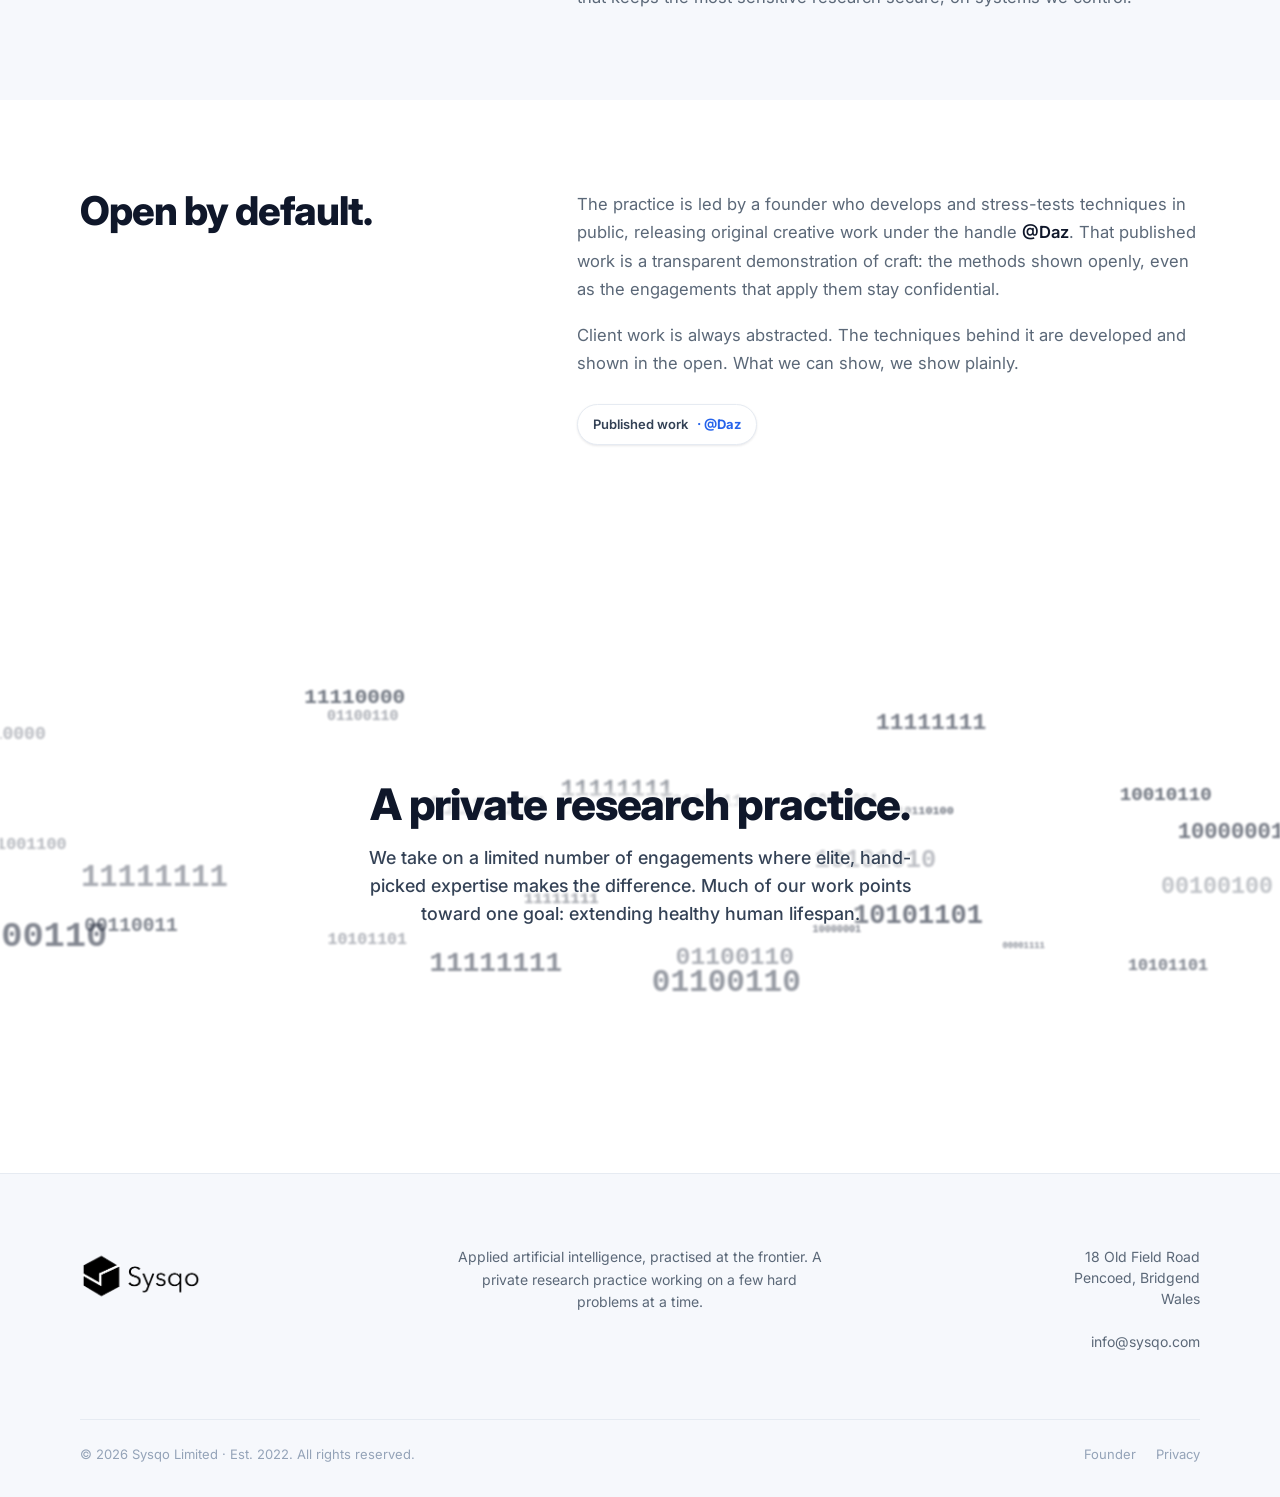
==== commit 8959209a: "SEO round 3: expand short meta descriptions on about, decision-systems, privacy - about.html: 113 ->" ====
--- a/about.html
+++ b/about.html
@@ -4,20 +4,20 @@
 <meta charset="UTF-8">
 <meta name="viewport" content="width=device-width, initial-scale=1.0">
 <title>Sysqo · About — Applied AI Research Practice</title>
-<meta name="description" content="Sysqo is a highly selective private research practice working at the frontier of applied artificial intelligence.">
+<meta name="description" content="Sysqo is a highly selective private research practice at the frontier of applied AI — production systems for enterprises in finance, healthcare, and media.">
 <link rel="canonical" href="https://sysqo.com/about.html">
 <link rel="sitemap" type="application/xml" href="/sitemap.xml">
 
 <meta property="og:type"        content="website">
 <meta property="og:url"         content="https://sysqo.com/about.html">
 <meta property="og:title"       content="Sysqo · About — Applied AI Research Practice">
-<meta property="og:description" content="Sysqo is a highly selective private research practice working at the frontier of applied artificial intelligence.">
+<meta property="og:description" content="Sysqo is a highly selective private research practice at the frontier of applied AI — production systems for enterprises in finance, healthcare, and media.">
 <meta property="og:image"       content="https://sysqo.com/assets/og-image.jpg">
 <meta property="og:site_name"   content="Sysqo">
 
 <meta name="twitter:card"        content="summary_large_image">
 <meta name="twitter:title"       content="Sysqo · About — Applied AI Research Practice">
-<meta name="twitter:description" content="Sysqo is a highly selective private research practice working at the frontier of applied artificial intelligence.">
+<meta name="twitter:description" content="Sysqo is a highly selective private research practice at the frontier of applied AI — production systems for enterprises in finance, healthcare, and media.">
 <meta name="twitter:image"       content="https://sysqo.com/assets/og-image.jpg">
 
 <link rel="icon" type="image/png" href="assets/favicon.png">
@@ -175,7 +175,7 @@
   "@type": "WebPage",
   "name": "Sysqo · About — Applied AI Research Practice",
   "url": "https://sysqo.com/about.html",
-  "description": "Sysqo is a highly selective private research practice working at the frontier of applied artificial intelligence.",
+  "description": "Sysqo is a highly selective private research practice at the frontier of applied AI — production systems for enterprises in finance, healthcare, and media.",
   "isPartOf": { "@type": "WebSite", "url": "https://sysqo.com" }
 }
 </script>
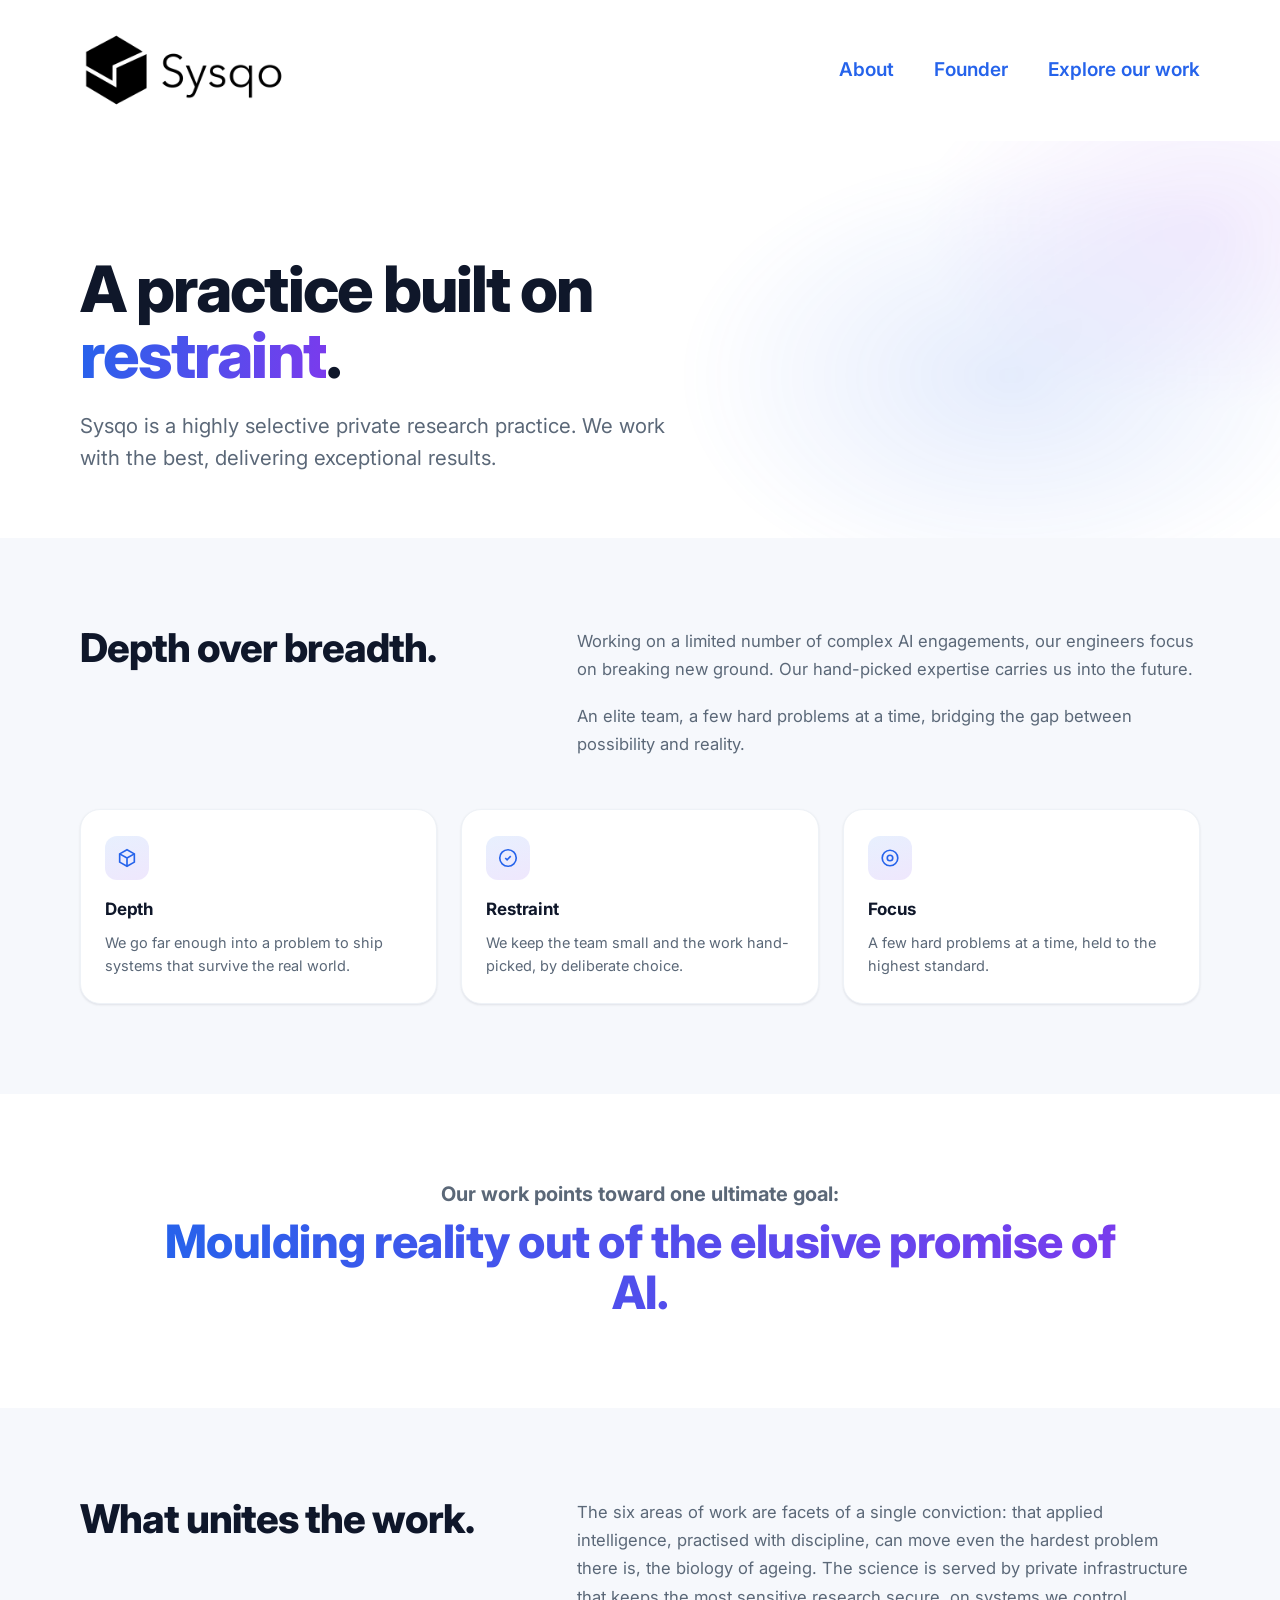
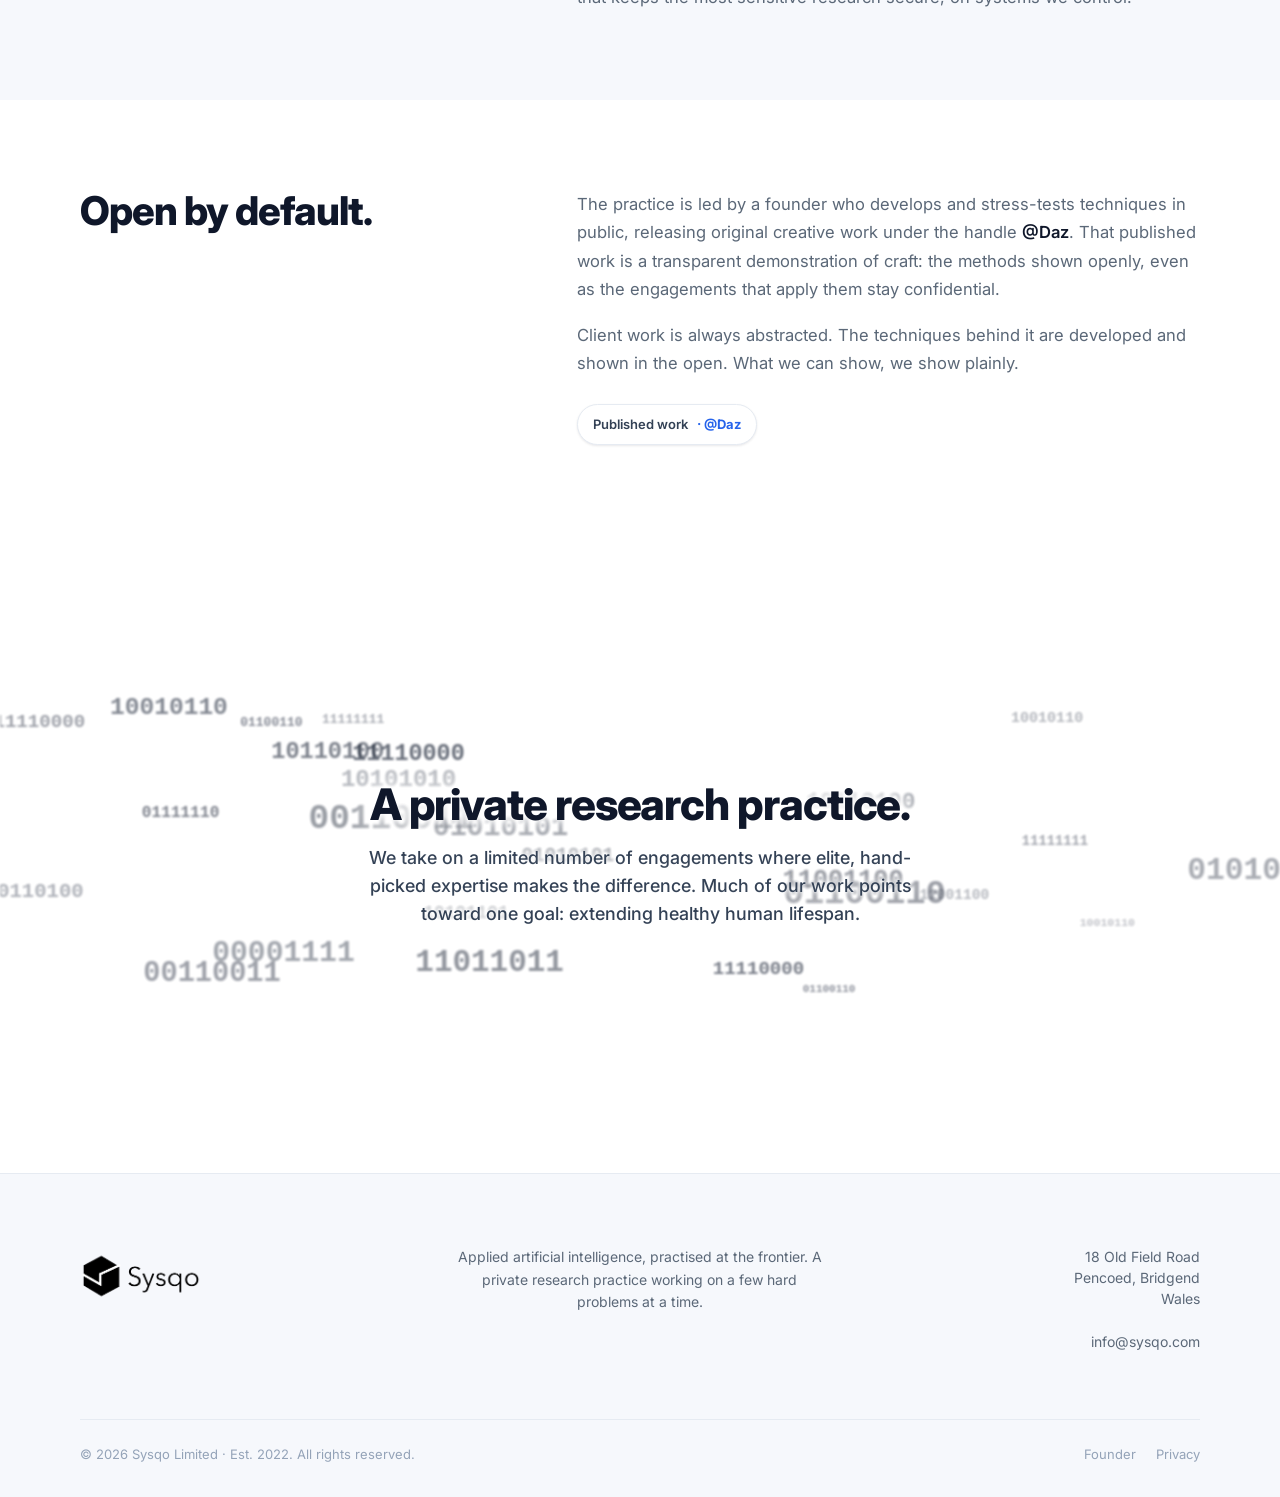
==== commit 810aaeae: "Add aria-labels to mobile-menu practice links and mailto contacts For every page, add full-name aria" ====
--- a/about.html
+++ b/about.html
@@ -219,16 +219,16 @@
       <a href="about.html" aria-label="About Sysqo">About</a>
       <a href="founder.html" aria-label="About the founder">Founder</a>
       <div class="menu-label">Practices</div>
-      <a href="generative-media.html">Generative Media</a>
-      <a href="lifespan.html">Extending Lifespan</a>
-      <a href="decision-systems.html">Decision Systems</a>
-      <a href="agents.html">Autonomous Agents</a>
-      <a href="medical-imaging.html">Medical Imaging</a>
-      <a href="local-llms.html">Local LLMs</a>
+      <a href="generative-media.html" aria-label="Generative Media &amp; Creative">Generative Media</a>
+      <a href="lifespan.html" aria-label="Extending Human Lifespan">Extending Lifespan</a>
+      <a href="decision-systems.html" aria-label="High-Stakes Decision Systems">Decision Systems</a>
+      <a href="agents.html" aria-label="Autonomous Agents">Autonomous Agents</a>
+      <a href="medical-imaging.html" aria-label="Medical Imaging &amp; Perception">Medical Imaging</a>
+      <a href="local-llms.html" aria-label="Local &amp; Private LLMs">Local LLMs</a>
     </nav>
     <div class="mobile-menu-contact">
       <div class="label">Contact</div>
-      <a href="mailto:info@sysqo.com">info@sysqo.com</a>
+      <a href="mailto:info@sysqo.com" aria-label="Email Sysqo at info@sysqo.com">info@sysqo.com</a>
     </div>
   </div>
   <script src="assets/mobile-menu.js"></script>
@@ -331,7 +331,7 @@
         </div>
         <div class="foot-col">
           <p>18 Old Field Road<br>Pencoed, Bridgend<br>Wales</p>
-          <p style="margin-top:22px"><a href="mailto:info@sysqo.com" aria-label="Email Sysqo">info@sysqo.com</a></p>
+          <p style="margin-top:22px"><a href="mailto:info@sysqo.com" aria-label="Email Sysqo at info@sysqo.com">info@sysqo.com</a></p>
         </div>
       </div>
       <div class="foot-bottom">
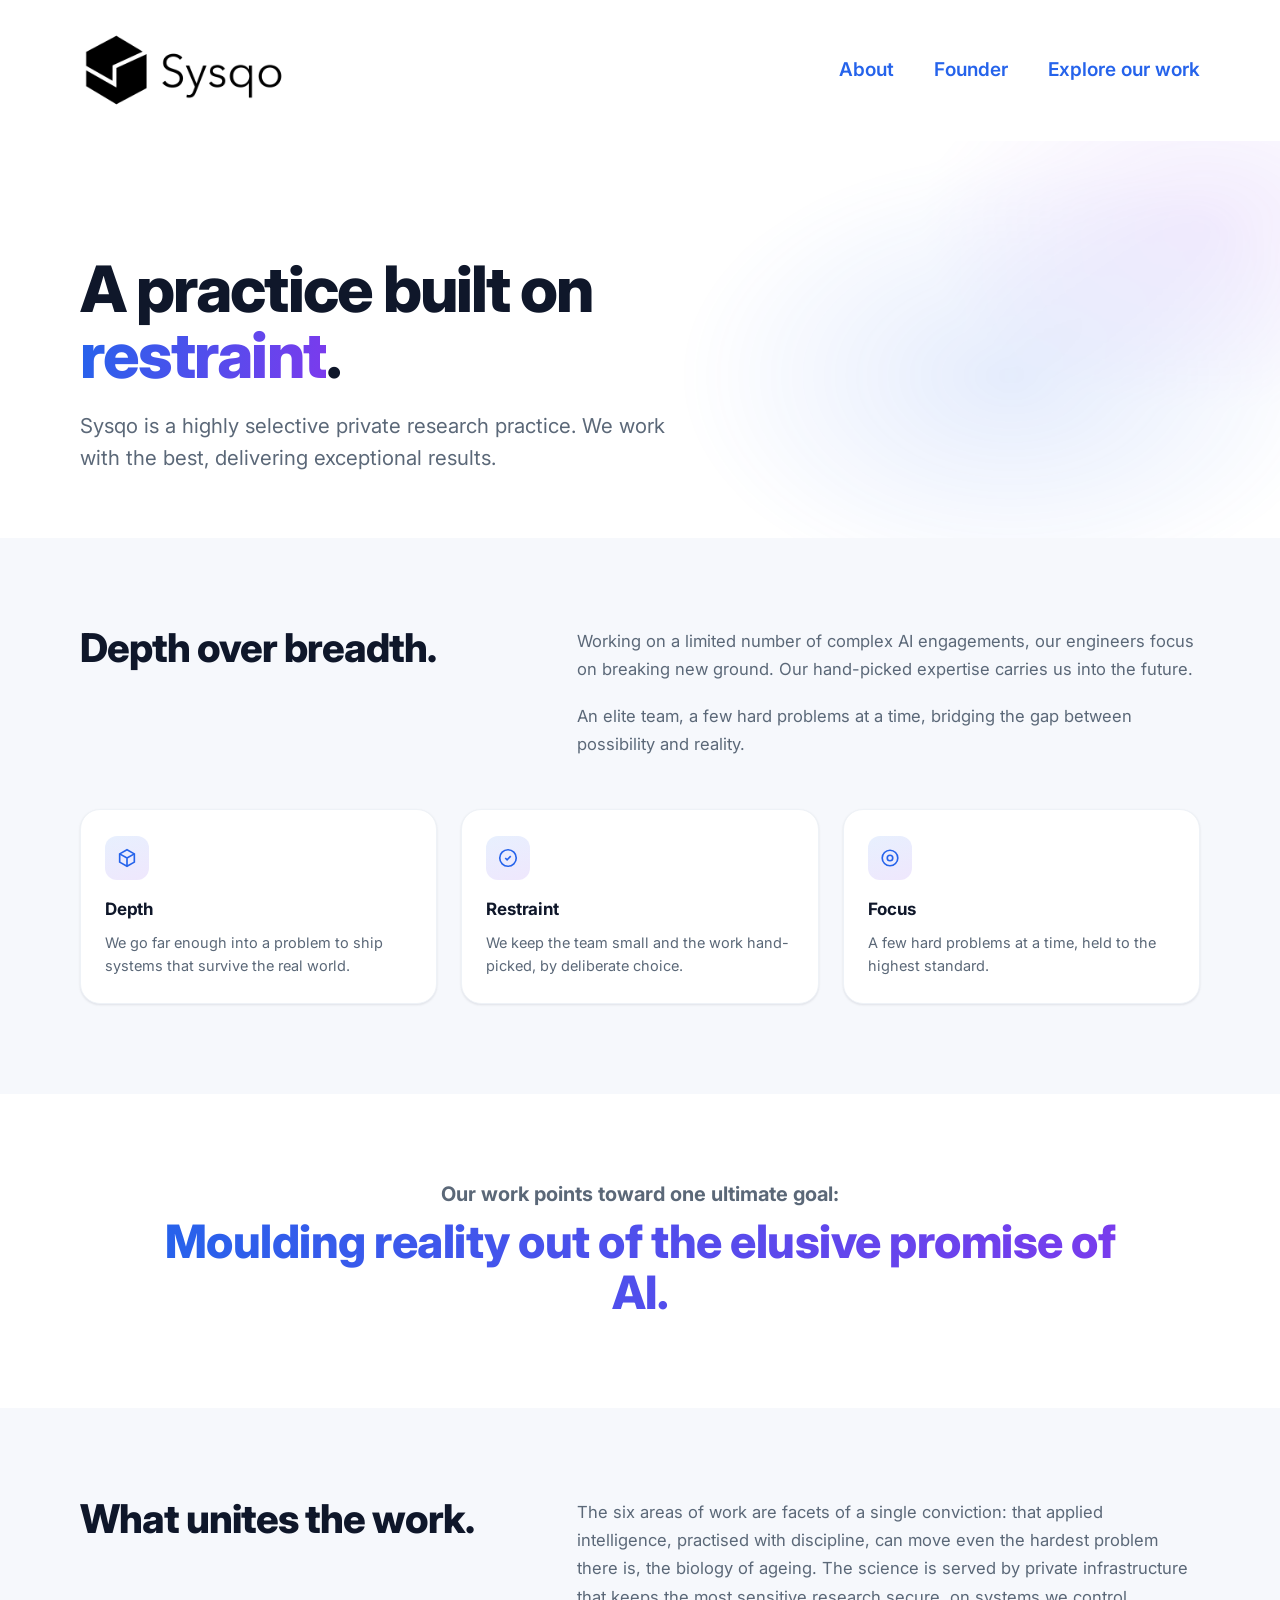
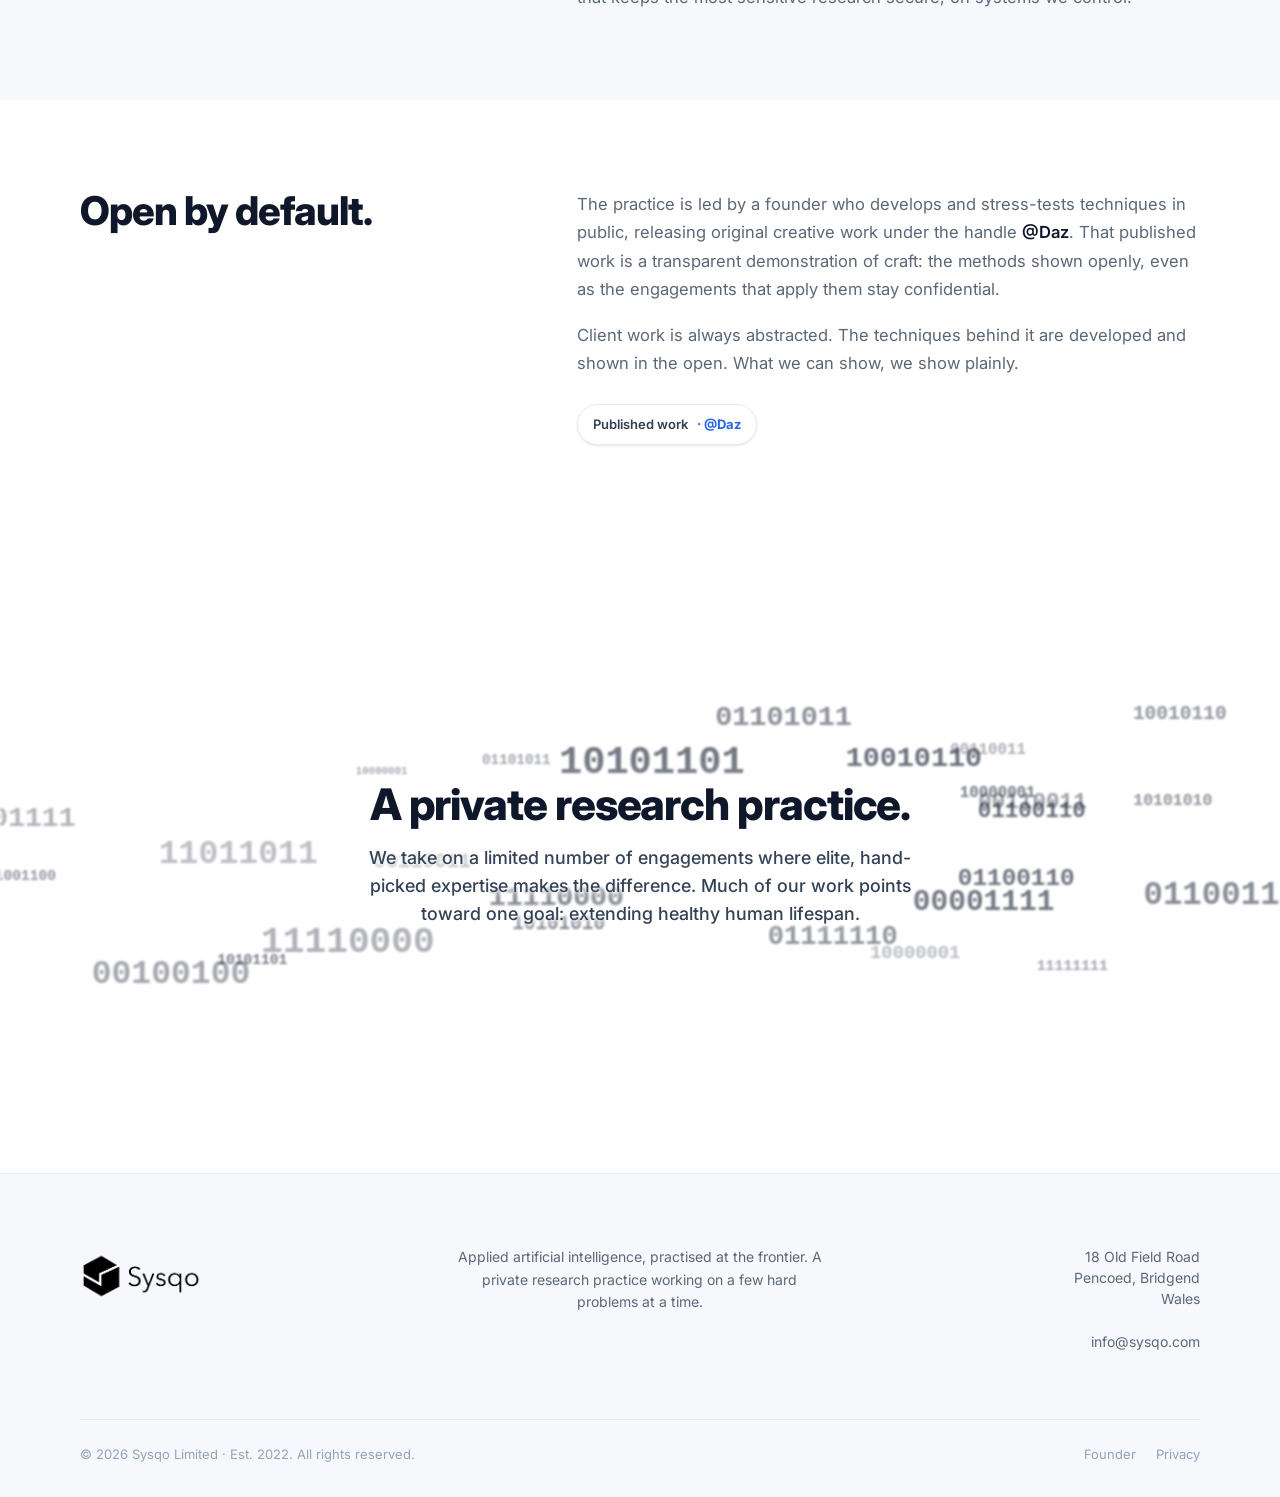
==== commit cd6b38d0: "Mobile menu: expand visible text to match aria-labels (WCAG 2.5.3) "Extending Lifespan" -> "Extendin" ====
--- a/about.html
+++ b/about.html
@@ -220,11 +220,11 @@
       <a href="founder.html" aria-label="About the founder">Founder</a>
       <div class="menu-label">Practices</div>
       <a href="generative-media.html" aria-label="Generative Media &amp; Creative">Generative Media</a>
-      <a href="lifespan.html" aria-label="Extending Human Lifespan">Extending Lifespan</a>
+      <a href="lifespan.html" aria-label="Extending Human Lifespan">Extending Human Lifespan</a>
       <a href="decision-systems.html" aria-label="High-Stakes Decision Systems">Decision Systems</a>
       <a href="agents.html" aria-label="Autonomous Agents">Autonomous Agents</a>
       <a href="medical-imaging.html" aria-label="Medical Imaging &amp; Perception">Medical Imaging</a>
-      <a href="local-llms.html" aria-label="Local &amp; Private LLMs">Local LLMs</a>
+      <a href="local-llms.html" aria-label="Local &amp; Private LLMs">Local &amp; Private LLMs</a>
     </nav>
     <div class="mobile-menu-contact">
       <div class="label">Contact</div>
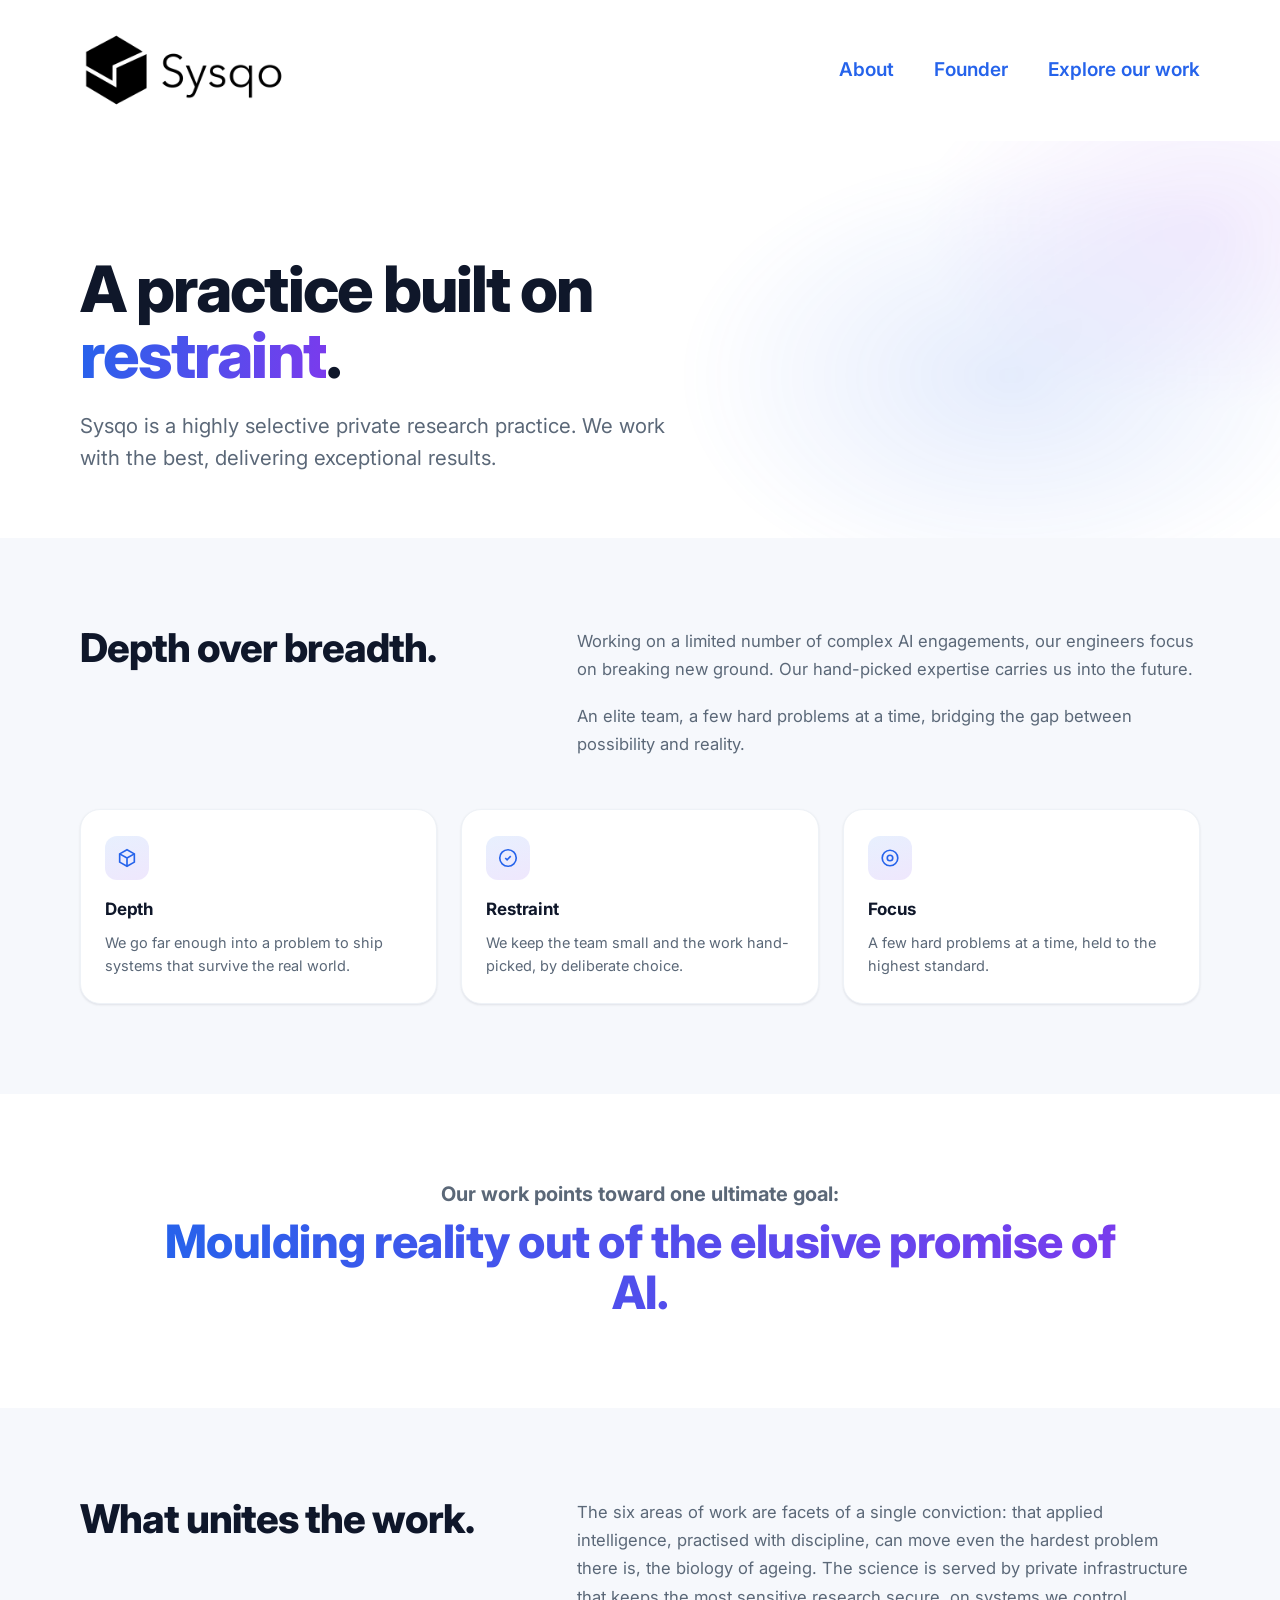
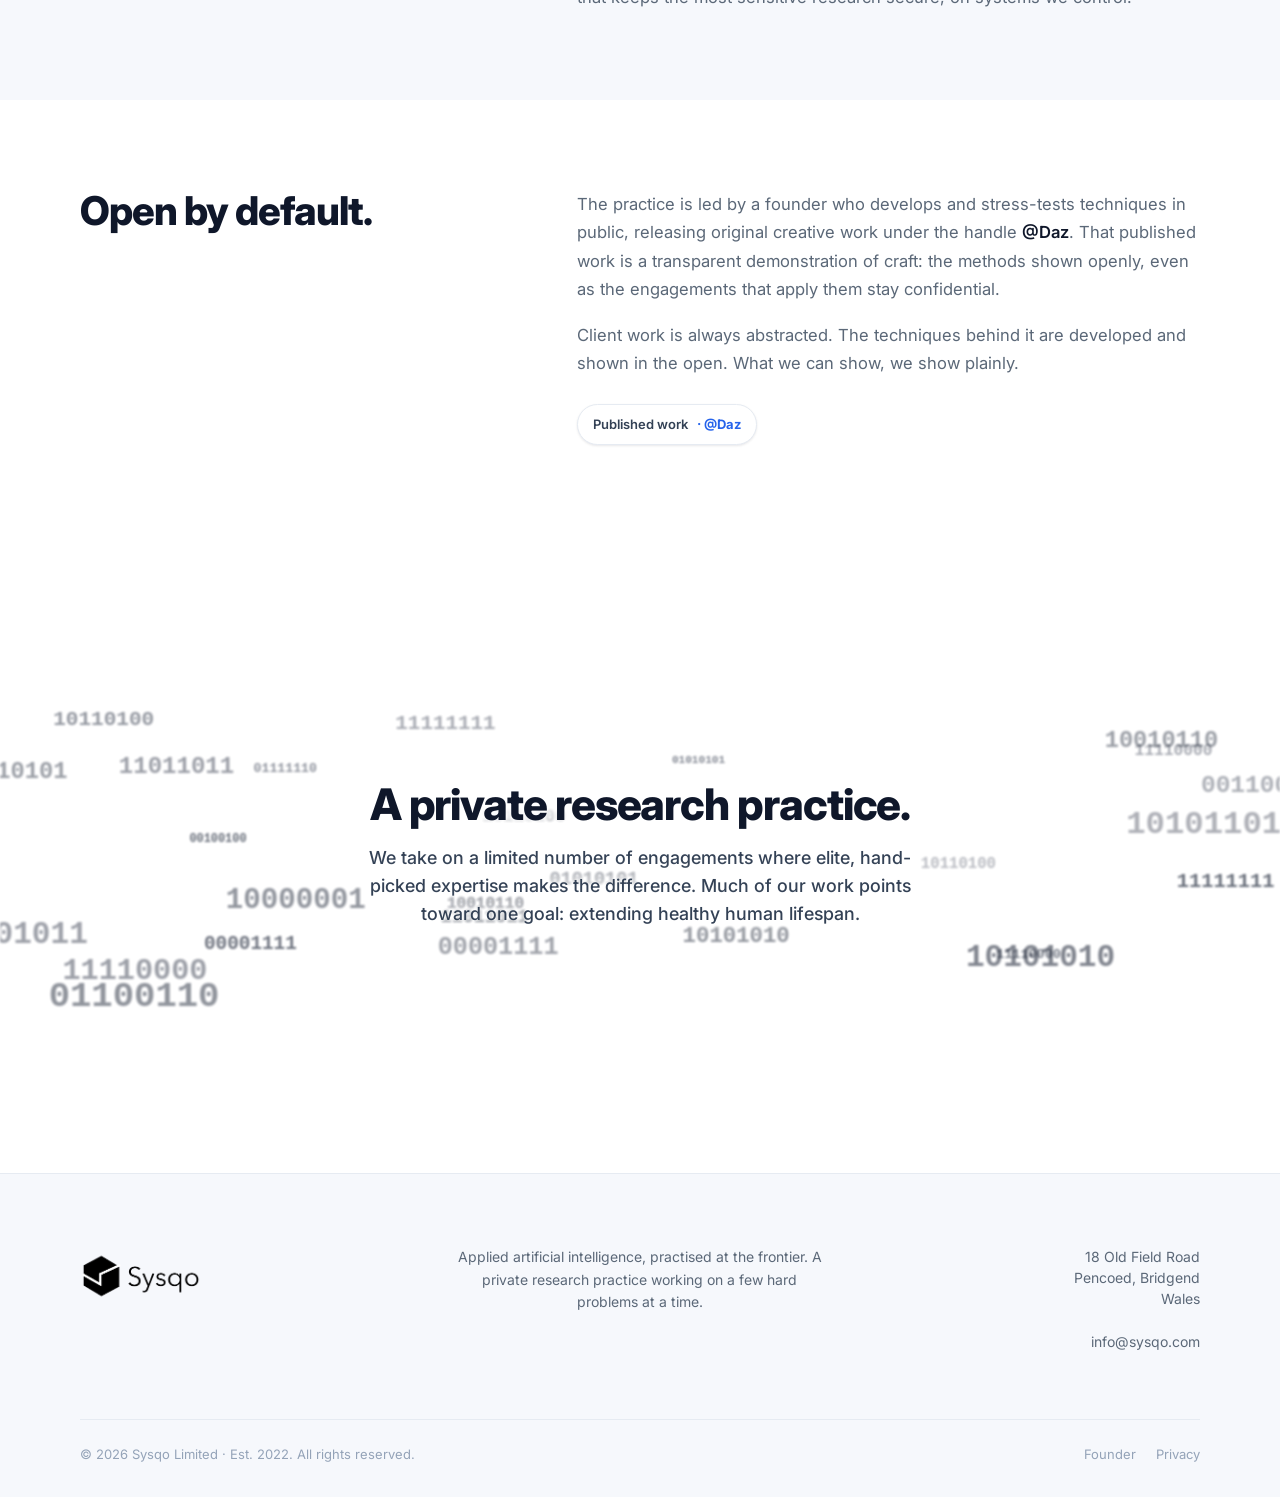
==== commit 781f67dc: "Sync index OG/Twitter descriptions, mark header logos loading=eager - index.html: og:description and" ====
--- a/about.html
+++ b/about.html
@@ -199,7 +199,7 @@
   <nav class="nav" id="nav">
     <div class="nav-in">
       <a class="brand" href="index.html" aria-label="Sysqo homepage">
-        <img src="assets/sysqo-wordmark.png" alt="Sysqo" width="1024" height="500">
+        <img src="assets/sysqo-wordmark.png" alt="Sysqo" width="1024" height="500" loading="eager">
       </a>
       <div class="nav-cta">
         <a class="nav-explore" href="#" aria-current="page">About</a>
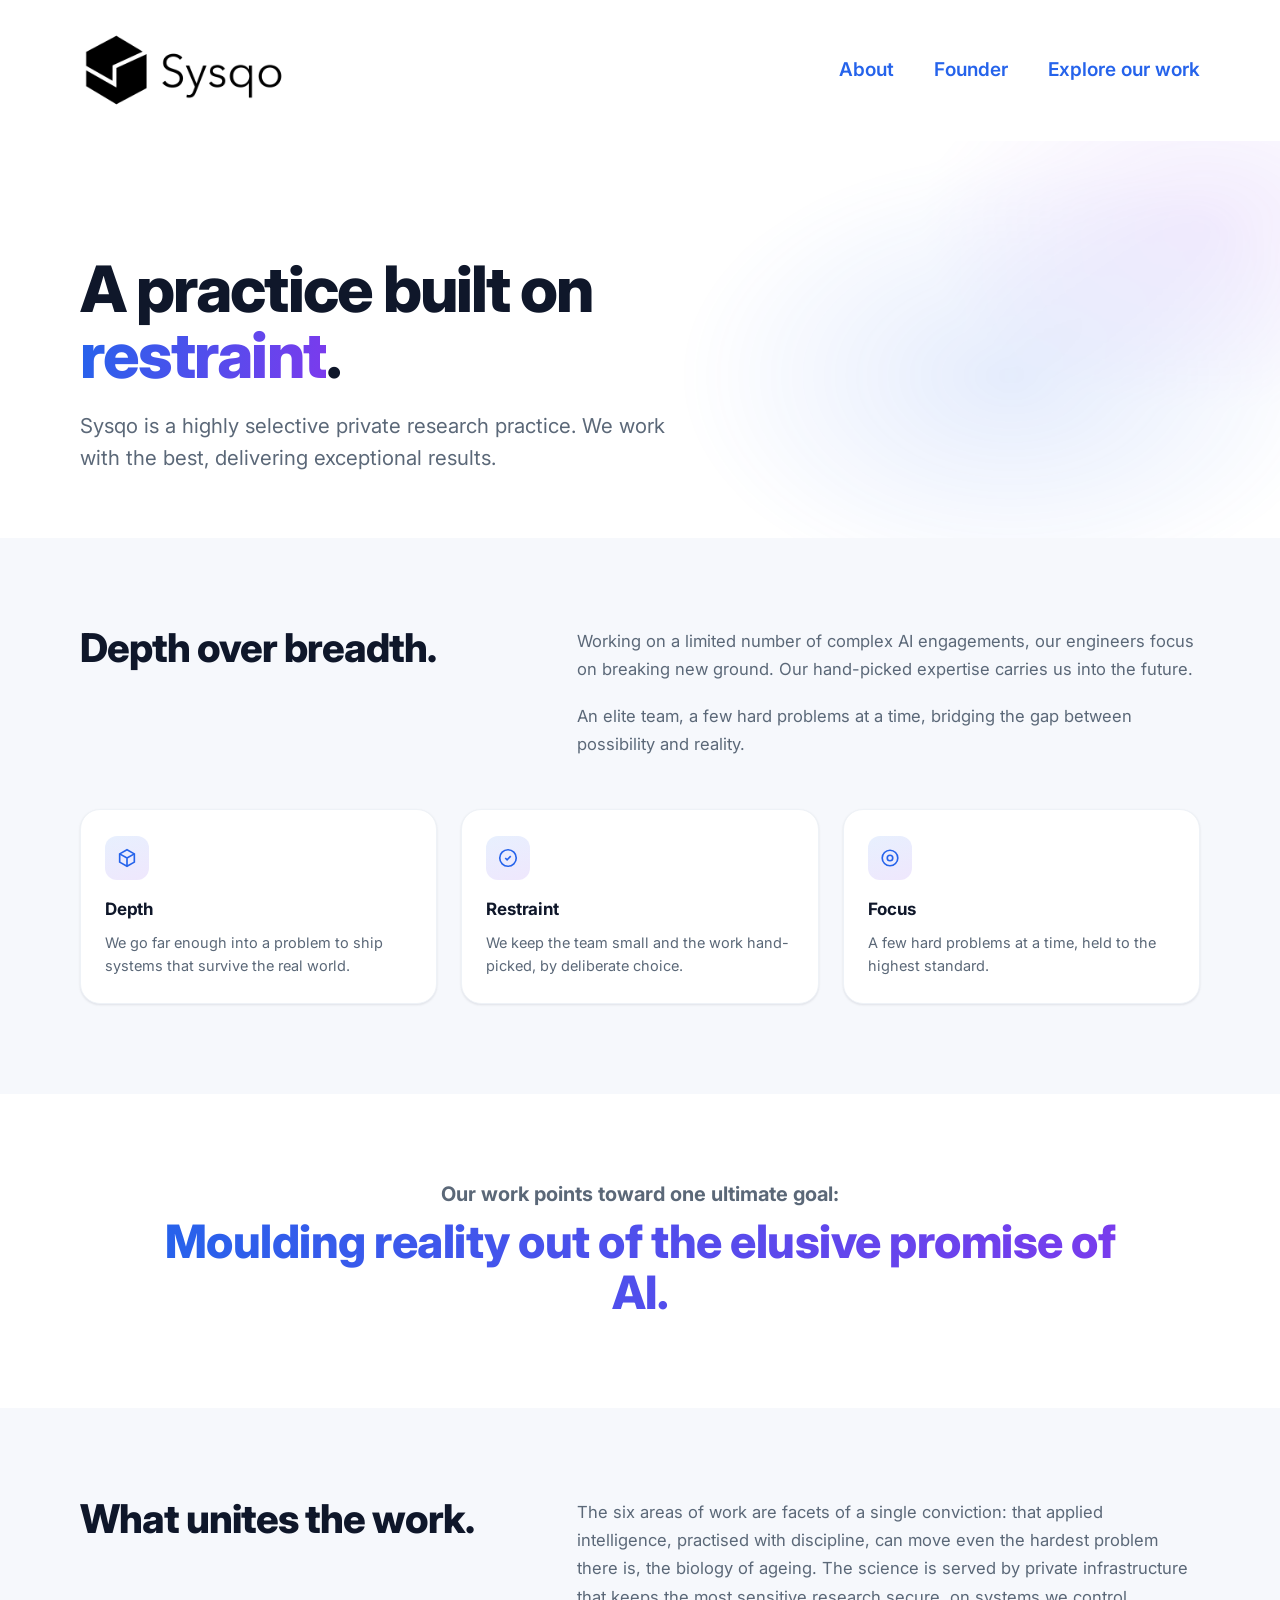
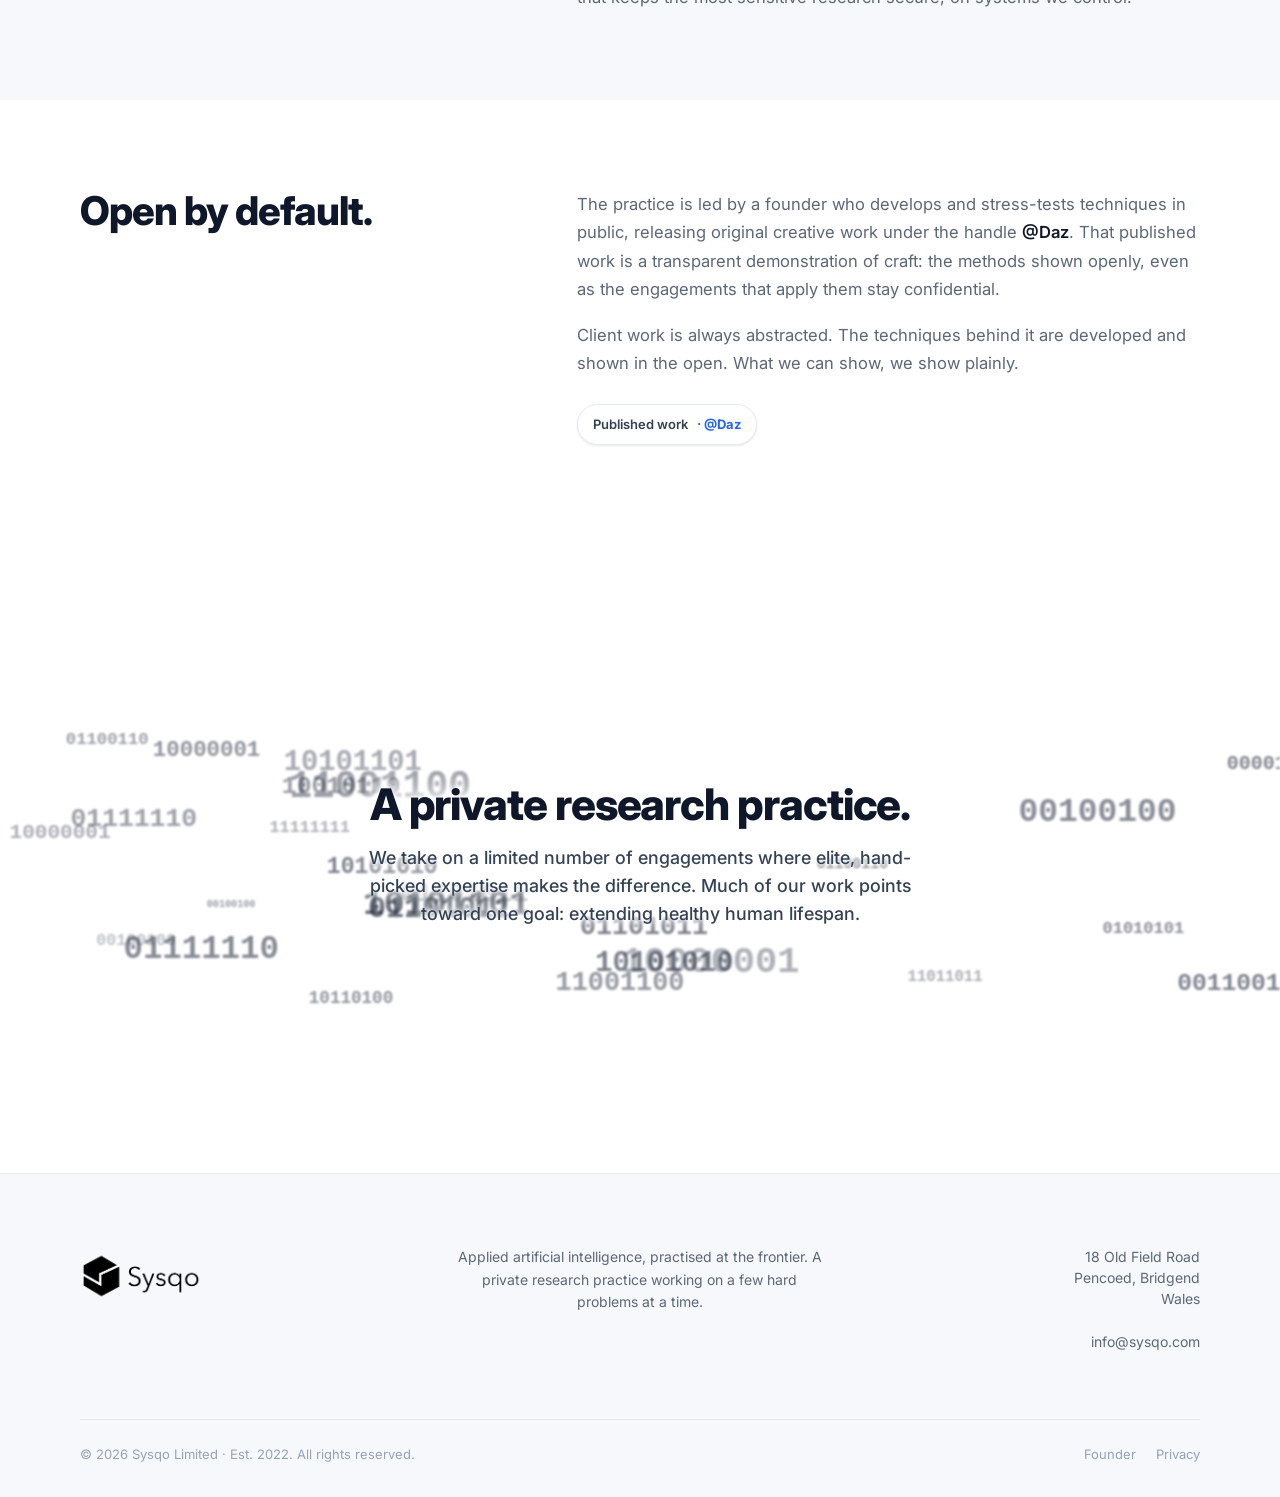
==== commit e9a98854: "OG images: clean wordmark rectangle + square icon variant for WhatsApp - Replace og-image.jpg (1200x" ====
--- a/about.html
+++ b/about.html
@@ -12,7 +12,14 @@
 <meta property="og:url"         content="https://sysqo.com/about.html">
 <meta property="og:title"       content="Sysqo · About — Applied AI Research Practice">
 <meta property="og:description" content="Sysqo is a highly selective private research practice at the frontier of applied AI — production systems for enterprises in finance, healthcare, and media.">
-<meta property="og:image"       content="https://sysqo.com/assets/og-image.jpg">
+<meta property="og:image"        content="https://sysqo.com/assets/og-image.jpg">
+<meta property="og:image:width"  content="1200">
+<meta property="og:image:height" content="630">
+<meta property="og:image:alt"    content="Sysqo">
+<meta property="og:image"        content="https://sysqo.com/assets/og-image-square.jpg">
+<meta property="og:image:width"  content="1200">
+<meta property="og:image:height" content="1200">
+<meta property="og:image:alt"    content="Sysqo">
 <meta property="og:site_name"   content="Sysqo">
 
 <meta name="twitter:card"        content="summary_large_image">
